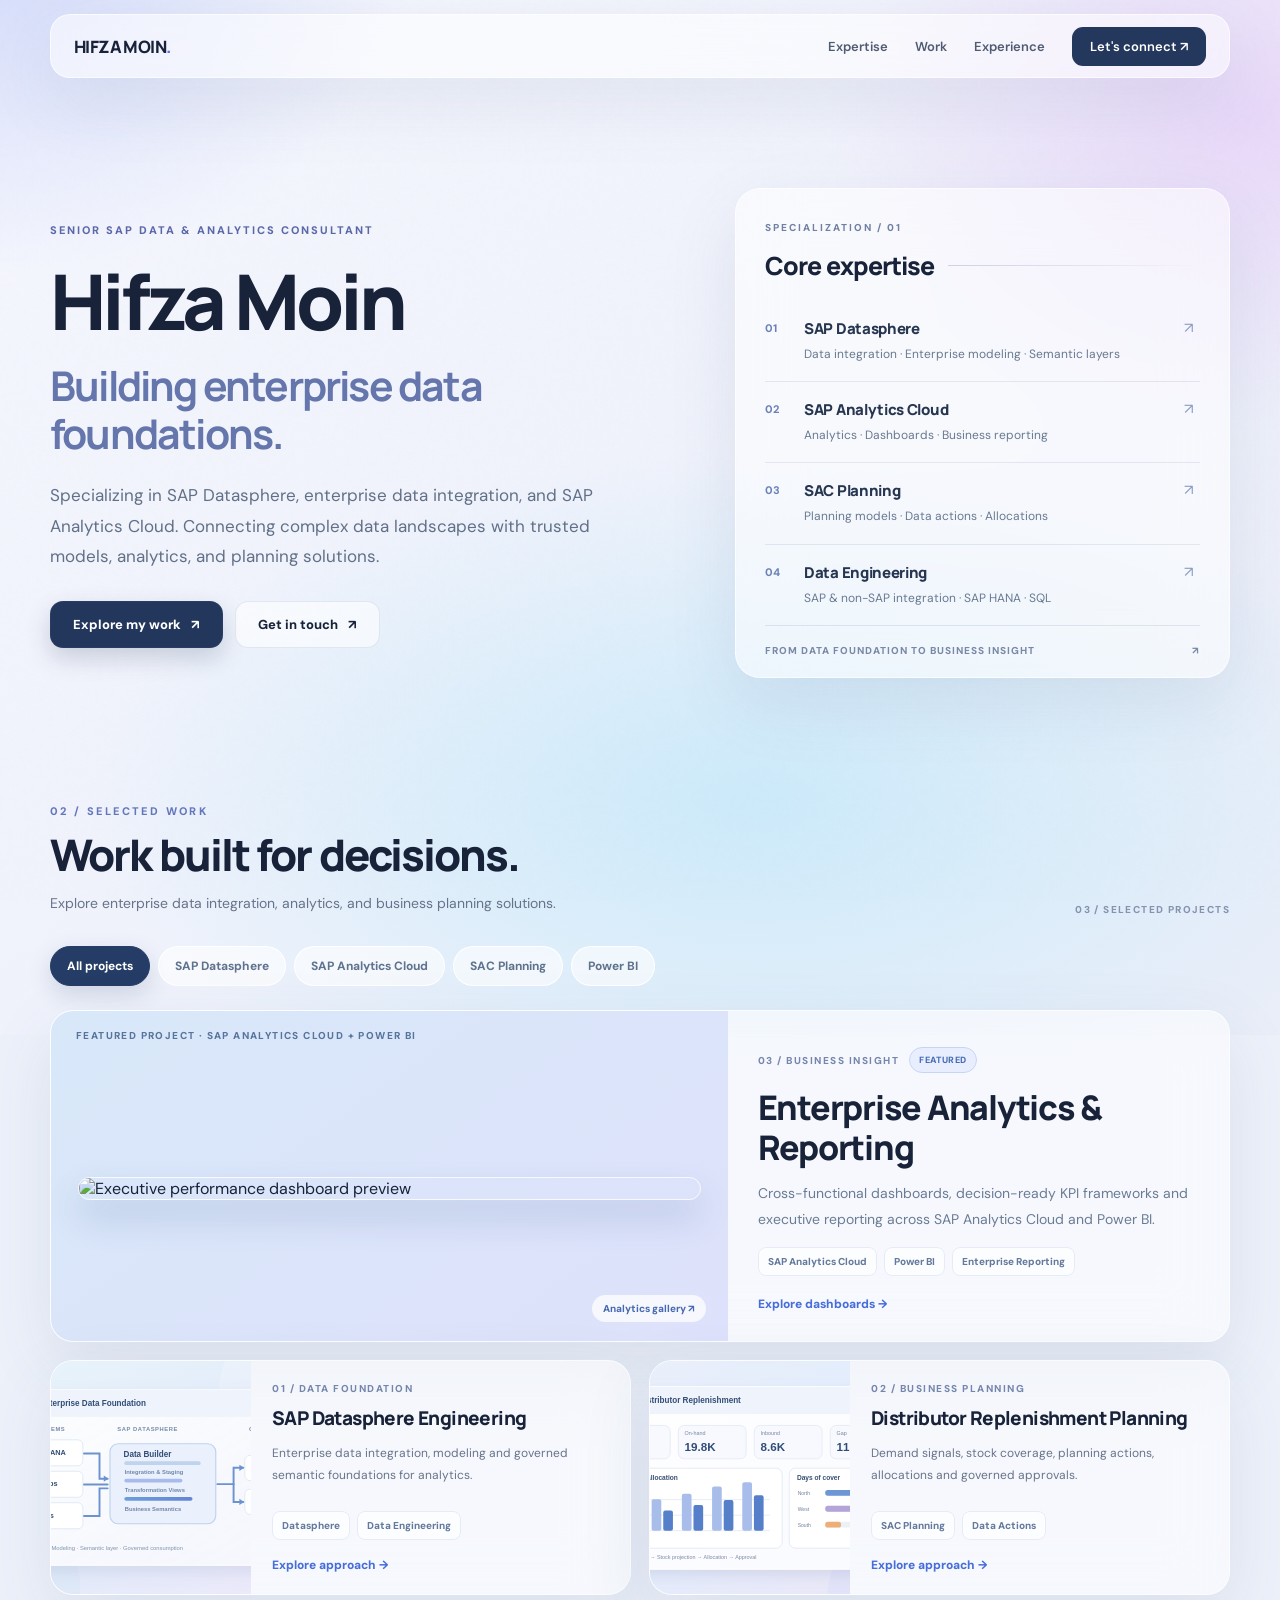
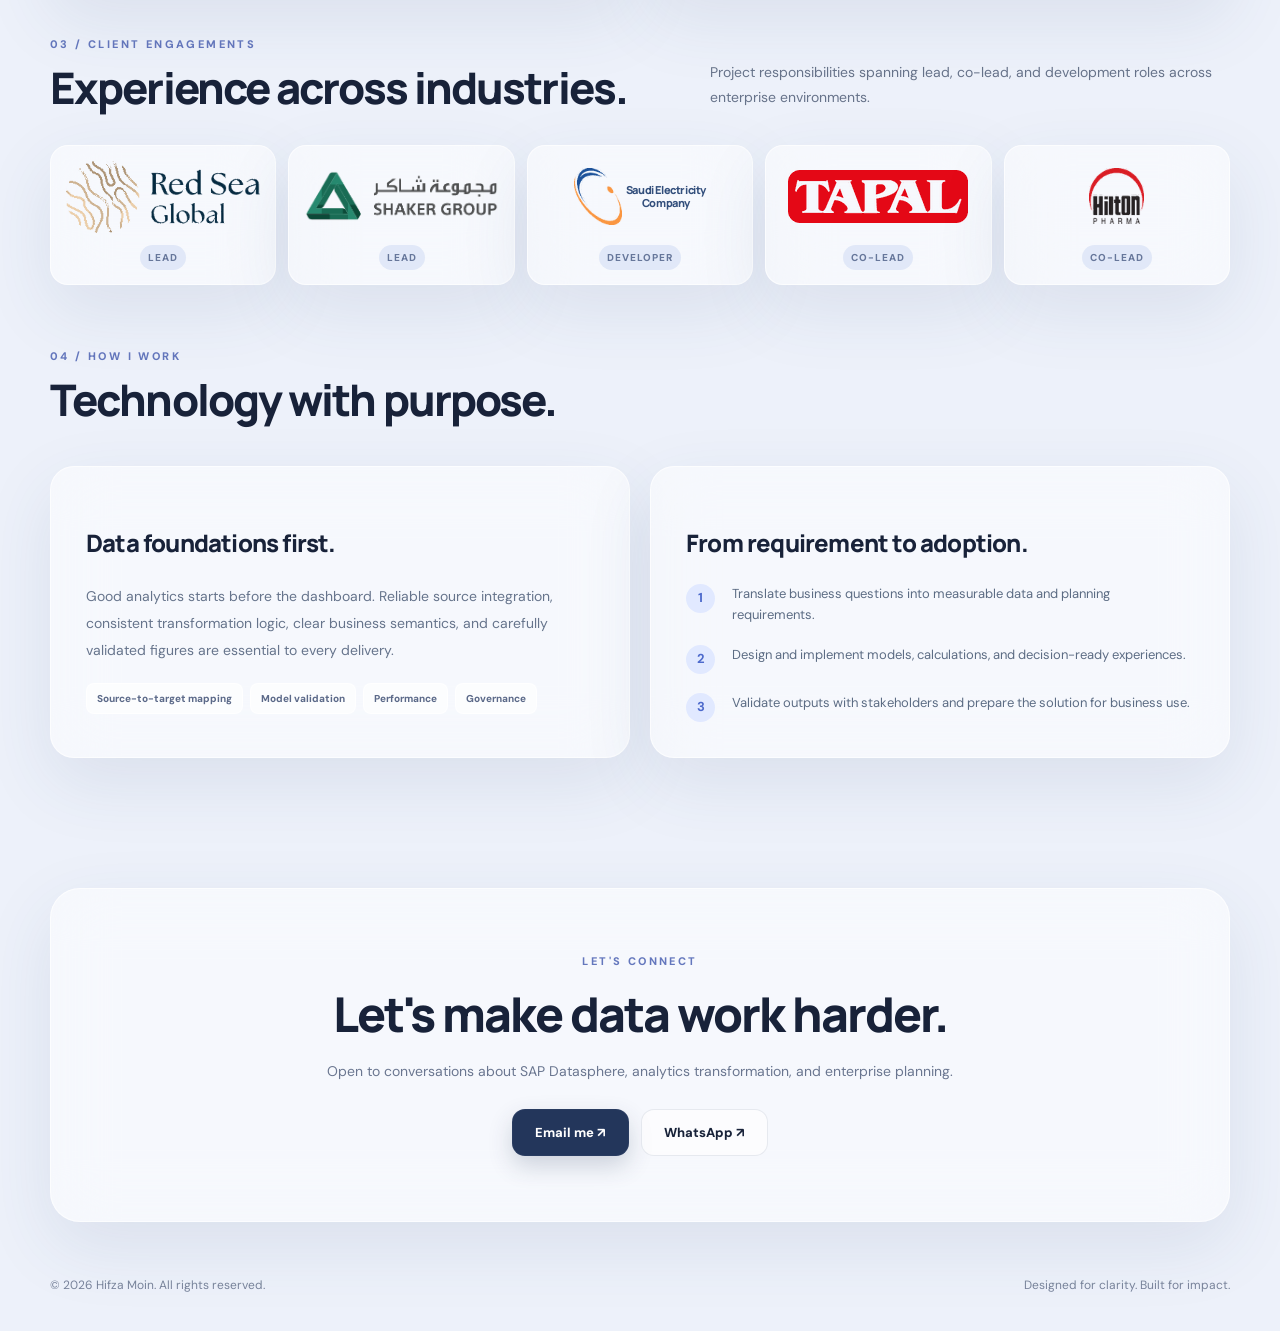
==== index.html @ 9d6640ee "Display new project thumbnails without changing approved layout" ====
<!doctype html><html lang="en"><head><meta charset="utf-8"><meta name="viewport" content="width=device-width,initial-scale=1"><meta name="theme-color" content="#edf1fa"><meta name="description" content="Hifza Moin — SAP Datasphere, SAP Analytics Cloud and SAC Planning consultant. Enterprise data integration, modeling, analytics, and planning."><title>Hifza Moin | SAP Datasphere & Analytics Consultant</title><link rel="stylesheet" href="styles.css"><link rel="stylesheet" href="layout-refinements.css"><link rel="stylesheet" href="portfolio-layout.css"></head><body><nav class="nav glass" aria-label="Main navigation"><a class="brand" href="index.html">HIFZA MOIN<span class="dot">.</span></a><button class="menu-toggle" type="button" aria-expanded="false" aria-controls="site-navigation" aria-label="Toggle navigation">☰</button><div class="navlinks" id="site-navigation"><a href="#expertise">Expertise</a><a href="#projects">Work</a><a href="#clients">Experience</a><a class="nav-cta" href="#contact">Let's connect ↗</a></div></nav><main class="shell"><section class="hero hero-approved" id="home"><div class="hero-copy"><div class="eyebrow">SENIOR SAP DATA & ANALYTICS CONSULTANT</div><h1>Hifza Moin<span class="hero-title-sub">Building enterprise data foundations.</span></h1><p class="lead">Specializing in SAP Datasphere, enterprise data integration, and SAP Analytics Cloud. Connecting complex data landscapes with trusted models, analytics, and planning solutions.</p><div class="hero-buttons"><a class="btn primary" href="#projects">Explore my work <span>↗</span></a><a class="btn secondary" href="mailto:hifzamoinn@hotmail.com">Get in touch <span>↗</span></a></div></div><aside class="expertise-side glass" id="expertise"><div class="panel-meta">SPECIALIZATION / 01</div><h2>Core expertise<span class="panel-rule"></span></h2><div class="expertise-stack"><div class="expertise-row"><span class="expertise-index">01</span><div><h3>SAP Datasphere</h3><p>Data integration · Enterprise modeling · Semantic layers</p></div><span class="expertise-arrow">↗</span></div><div class="expertise-row"><span class="expertise-index">02</span><div><h3>SAP Analytics Cloud</h3><p>Analytics · Dashboards · Business reporting</p></div><span class="expertise-arrow">↗</span></div><div class="expertise-row"><span class="expertise-index">03</span><div><h3>SAC Planning</h3><p>Planning models · Data actions · Allocations</p></div><span class="expertise-arrow">↗</span></div><div class="expertise-row"><span class="expertise-index">04</span><div><h3>Data Engineering</h3><p>SAP & non-SAP integration · SAP HANA · SQL</p></div><span class="expertise-arrow">↗</span></div></div><p class="panel-foot">FROM DATA FOUNDATION TO BUSINESS INSIGHT <span>↗</span></p></aside></section><details class="mobile-expertise glass" id="expertise-mobile"><summary><span><span class="mini-kicker">01 / SPECIALIZATION</span><strong>Core Expertise</strong></span><span aria-hidden="true" class="summary-plus">+</span></summary><div class="mobile-expertise-body"><div class="expertise-row"><span class="expertise-index">01</span><div><h3>SAP Datasphere</h3><p>Data integration · Enterprise modeling · Semantic layers</p></div><span class="expertise-arrow">↗</span></div><div class="expertise-row"><span class="expertise-index">02</span><div><h3>SAP Analytics Cloud</h3><p>Analytics · Dashboards · Business reporting</p></div><span class="expertise-arrow">↗</span></div><div class="expertise-row"><span class="expertise-index">03</span><div><h3>SAC Planning</h3><p>Planning models · Data actions · Allocations</p></div><span class="expertise-arrow">↗</span></div><div class="expertise-row"><span class="expertise-index">04</span><div><h3>Data Engineering</h3><p>SAP & non-SAP integration · SAP HANA · SQL</p></div><span class="expertise-arrow">↗</span></div></div></details><section class="section" id="projects"><div class="section-heading project-head"><div><div class="kicker">02 / SELECTED WORK</div><h2>Work built for decisions.</h2><p class="section-desc">Explore enterprise data integration, analytics, and business planning solutions.</p></div><div class="project-summary">03 / SELECTED PROJECTS</div></div><div aria-label="Filter projects by technology" class="project-filters" role="group"><button aria-pressed="true" class="active" data-filter="all" type="button">All projects</button><button aria-pressed="false" data-filter="datasphere" type="button">SAP Datasphere</button><button aria-pressed="false" data-filter="sac" type="button">SAP Analytics Cloud</button><button aria-pressed="false" data-filter="planning" type="button">SAC Planning</button><button aria-pressed="false" data-filter="powerbi" type="button">Power BI</button></div><div class="project-showcase" id="filteredProjects">
<a class="project-card feature-card glass" data-tags="sac powerbi" href="projects/analytics.html">
<div class="feature-art"><div class="feature-eyebrow">FEATURED PROJECT · SAP ANALYTICS CLOUD + POWER BI</div><img alt="Executive performance dashboard preview" src="https://raw.githubusercontent.com/asherahmedd/asherahmedd.github.io/main/assets/analytics/sac-executive.png"/><div class="feature-overlay">Analytics gallery <span>↗</span></div></div>
<div class="feature-copy"><div class="project-number">03 / BUSINESS INSIGHT <span class="feature-marker">FEATURED</span></div><h3>Enterprise Analytics &amp; Reporting</h3><p>Cross-functional dashboards, decision-ready KPI frameworks and executive reporting across SAP Analytics Cloud and Power BI.</p><div class="project-tags"><span>SAP Analytics Cloud</span><span>Power BI</span><span>Enterprise Reporting</span></div><span class="project-link">Explore dashboards →</span></div>
</a>
<a class="project-card glass compact-project" data-tags="datasphere" href="projects/datasphere.html"><div class="project-art project-thumbnail"><img src="assets/thumbnails/datasphere-architecture.svg" alt="SAP Datasphere source integration and semantic modeling architecture thumbnail" loading="lazy" decoding="async" width="960" height="600"></div><div class="project-content"><span class="project-number">01 / DATA FOUNDATION</span><h3>SAP Datasphere Engineering</h3><p>Enterprise data integration, modeling and governed semantic foundations for analytics.</p><div class="project-tags"><span>Datasphere</span><span>Data Engineering</span></div><span class="project-link">Explore approach →</span></div></a>
<a class="project-card glass compact-project" data-tags="planning" href="projects/planning.html"><div class="project-art project-thumbnail"><img src="assets/thumbnails/distributor-replenishment.svg" alt="Distributor replenishment planning dashboard thumbnail" loading="lazy" decoding="async" width="960" height="600"></div><div class="project-content"><span class="project-number">02 / BUSINESS PLANNING</span><h3>Distributor Replenishment Planning</h3><p>Demand signals, stock coverage, planning actions, allocations and governed approvals.</p><div class="project-tags"><span>SAC Planning</span><span>Data Actions</span></div><span class="project-link">Explore approach →</span></div></a>
</div><p class="filter-empty" hidden="" id="filterEmpty">No projects in this category yet.</p></section><section class="section client-section" id="clients"><div class="section-heading"><div><div class="kicker">03 / CLIENT ENGAGEMENTS</div><h2>Experience across industries.</h2></div><p class="section-desc">Project responsibilities spanning lead, co-lead, and development roles across enterprise environments.</p></div><div class="clients"><div class="client-card client-logo-card glass client-redsea"><div class="client-logo-wrap"><img class="client-logo" src="assets/logos/red-sea-global-v2.png" alt="Red Sea Global logo" loading="lazy" decoding="async"></div><small>Lead</small></div><div class="client-card client-logo-card glass client-shaker"><div class="client-logo-wrap"><img class="client-logo" src="assets/logos/shaker-group-v2.png" alt="Shaker Group logo" loading="lazy" decoding="async"></div><small>Lead</small></div><div class="client-card client-logo-card glass client-electricity"><div class="client-logo-wrap"><img class="client-logo" src="assets/logos/saudi-electricity.png" alt="Saudi Electricity symbol" loading="lazy" decoding="async"><span class="electricity-name">Saudi Electricity<br>Company</span></div><small>Developer</small></div><div class="client-card client-logo-card glass client-tapal"><div class="client-logo-wrap"><img class="client-logo" src="assets/logos/tapal.png" alt="Tapal logo" loading="lazy" decoding="async"></div><small>Co-Lead</small></div><div class="client-card client-logo-card glass client-hilton"><div class="client-logo-wrap"><img class="client-logo" src="assets/logos/hilton-pharma.png" alt="Hilton Pharma logo" loading="lazy" decoding="async"></div><small>Co-Lead</small></div></div></section><section class="section" id="approach"><div class="section-heading"><div><div class="kicker">04 / HOW I WORK</div><h2>Technology with purpose.</h2></div></div><div class="approach"><div class="approach-card glass"><h3>Data foundations first.</h3><p>Good analytics starts before the dashboard. Reliable source integration, consistent transformation logic, clear business semantics, and carefully validated figures are essential to every delivery.</p><div class="tags"><span>Source-to-target mapping</span><span>Model validation</span><span>Performance</span><span>Governance</span></div></div><div class="approach-card glass"><h3>From requirement to adoption.</h3><div class="steps"><div class="step"><b>1</b><span>Translate business questions into measurable data and planning requirements.</span></div><div class="step"><b>2</b><span>Design and implement models, calculations, and decision-ready experiences.</span></div><div class="step"><b>3</b><span>Validate outputs with stakeholders and prepare the solution for business use.</span></div></div></div></div></section><section class="contact glass" id="contact"><div class="kicker">LET'S CONNECT</div><h2>Let's make data work harder.</h2><p>Open to conversations about SAP Datasphere, analytics transformation, and enterprise planning.</p><div class="contact-buttons"><a class="btn primary" href="mailto:hifzamoinn@hotmail.com">Email me ↗</a><a class="btn secondary" href="https://wa.me/966564663085" target="_blank" rel="noopener noreferrer">WhatsApp ↗</a></div></section></main><footer class="footer shell"><span>© <span id="year"></span> Hifza Moin. All rights reserved.</span><span>Designed for clarity. Built for impact.</span></footer><script>document.getElementById('year').textContent=new Date().getFullYear()</script><script>const toggle=document.querySelector('.menu-toggle'),links=document.querySelector('.navlinks');toggle.addEventListener('click',()=>{const open=links.classList.toggle('is-open');toggle.setAttribute('aria-expanded',String(open));toggle.textContent=open?'×':'☰'});links.querySelectorAll('a').forEach(a=>a.addEventListener('click',()=>{links.classList.remove('is-open');toggle.setAttribute('aria-expanded','false');toggle.textContent='☰'}));const projectFilters=[...document.querySelectorAll('[data-filter]')];const projectCards=[...document.querySelectorAll('[data-tags]')];projectFilters.forEach(button=>button.addEventListener('click',()=>{const tag=button.dataset.filter;projectFilters.forEach(b=>{const active=b===button;b.classList.toggle('active',active);b.setAttribute('aria-pressed',String(active));});let count=0;projectCards.forEach(card=>{const visible=tag==='all'||card.dataset.tags.split(' ').includes(tag);card.hidden=!visible;if(visible)count++;});document.getElementById('filterEmpty').hidden=count>0;}));</script></body></html>
---- styles.css ----
@import url('https://fonts.googleapis.com/css2?family=DM+Sans:wght@400;500;600;700&family=Manrope:wght@400;500;600;700;800&display=swap');
:root{--ink:#182239;--muted:#67738a;--blue:#426de7;--violet:#8168cc;--line:rgba(255,255,255,.65);--glass:rgba(255,255,255,.52);--shadow:0 24px 70px rgba(53,75,120,.10)}*{box-sizing:border-box}html{scroll-behavior:smooth}body{margin:0;min-height:100vh;font-family:'DM Sans',Arial,sans-serif;color:var(--ink);background:#edf1fa;overflow-x:hidden}body:before{content:"";position:fixed;inset:-15%;background:radial-gradient(ellipse 33% 35% at 10% 7%,#d2dafa 0,transparent 80%),radial-gradient(ellipse 31% 31% at 87% 22%,#e8d8f9 0,transparent 83%),radial-gradient(ellipse 45% 33% at 57% 80%,#cceafa 0,transparent 90%),linear-gradient(140deg,#f7f8ff,#e9edf8);z-index:-2}body:after{content:"";position:fixed;inset:0;z-index:-1;pointer-events:none;opacity:.2;background-image:url("data:image/svg+xml,%3Csvg viewBox='0 0 160 160' xmlns='http://www.w3.org/2000/svg'%3E%3Cfilter id='n'%3E%3CfeTurbulence type='fractalNoise' baseFrequency='.7' numOctaves='3' stitchTiles='stitch'/%3E%3C/filter%3E%3Crect width='100%25' height='100%25' opacity='.09' filter='url(%23n)'/%3E%3C/svg%3E")}a{color:inherit;text-decoration:none}button{font:inherit}a:focus-visible,button:focus-visible{outline:3px solid #3d65dd;outline-offset:4px}.shell{width:min(1180px,calc(100% - 72px));margin:0 auto}.glass{background:var(--glass);border:1px solid var(--line);box-shadow:var(--shadow);backdrop-filter:blur(30px);-webkit-backdrop-filter:blur(30px)}.nav{position:sticky;top:14px;z-index:50;margin:14px auto 0;width:min(1180px,calc(100% - 72px));height:64px;border-radius:20px;display:flex;align-items:center;justify-content:space-between;padding:0 23px}.brand{font-family:Manrope,sans-serif;font-size:17px;font-weight:800;letter-spacing:-.6px}.brand .dot{color:#5574e6}.navlinks{display:flex;align-items:center;gap:27px;font-size:13px;color:#4e5b73;font-weight:600}.navlinks a:hover{color:var(--blue)}.nav-cta{padding:11px 18px;background:#24375c;color:#fff;border-radius:11px}.navlinks a.nav-cta:hover{color:white;background:#405a89}.hero{padding:110px 0 96px;display:grid;grid-template-columns:1.06fr .94fr;align-items:center;gap:45px}.eyebrow{display:inline-flex;align-items:center;gap:9px;font-size:11px;letter-spacing:2px;text-transform:uppercase;font-weight:800;color:#5b68a8}.status-dot{display:inline-block;width:8px;height:8px;border-radius:99px;background:#6b8fe9;box-shadow:0 0 0 4px #dce5ff}.hero h1{font:800 clamp(48px,5vw,75px)/1.09 Manrope,sans-serif;letter-spacing:-4px;margin:22px 0}.hero h1 .gradient{background:linear-gradient(100deg,#426de7,#8d68c5);background-clip:text;-webkit-background-clip:text;color:transparent}.lead{color:#617087;font-size:17px;line-height:1.8;max-width:550px}.hero-buttons{display:flex;flex-wrap:wrap;gap:12px;margin-top:29px}.btn{display:inline-flex;align-items:center;justify-content:center;gap:10px;border-radius:13px;padding:14px 22px;font-size:13px;font-weight:800;border:1px solid rgba(87,102,143,.13);transition:transform .2s,background .2s}.btn:hover{transform:translateY(-3px)}.btn.primary{background:#23365b;color:white;box-shadow:0 10px 24px rgba(37,54,92,.2)}.btn.secondary{background:rgba(255,255,255,.58)}.hero-notes{margin-top:36px;display:flex;gap:23px;flex-wrap:wrap;color:#657187;font-size:12px;font-weight:700}.hero-notes span{display:flex;align-items:center;gap:9px}.hero-notes b{color:#4d70d5}.hero-visual{position:relative;min-height:445px;display:grid;place-items:center}.halo{position:absolute;width:420px;height:420px;background:radial-gradient(circle,#b6cafd 0,#d4d5f8 38%,transparent 73%);filter:blur(16px);opacity:.7}.visual-main{position:relative;width:100%;max-width:485px;padding:27px;border-radius:27px;transform:rotate(-3deg);animation:float 8s ease-in-out infinite}.visual-main .top{display:flex;justify-content:space-between;align-items:center;font-size:11px;color:#6b7590;font-weight:800;letter-spacing:.5px}.dots{display:flex;gap:6px}.dots i{width:7px;height:7px;border-radius:50%;background:#b3c6eb}.dots i:nth-child(2){background:#cfbfe8}.dots i:nth-child(3){background:#c0e1dc}.visual-head{font:800 23px Manrope;margin:29px 0 7px;letter-spacing:-1px}.visual-sub{font-size:12px;color:#79849a}.diagram{margin:28px 0 13px;display:grid;grid-template-columns:1fr auto 1fr auto 1fr;align-items:center;gap:7px}.node{background:rgba(255,255,255,.6);border:1px solid #fff;border-radius:13px;text-align:center;padding:17px 4px;font-size:12px;font-weight:800}.node span{display:block;font-size:9px;color:#78849c;font-weight:600;margin-top:5px}.arrow{color:#718bd8;font-size:18px}.chart{margin-top:20px;padding:16px 19px;background:rgba(255,255,255,.57);border:1px solid #fff;border-radius:15px}.chart-label{display:flex;justify-content:space-between;font-size:11px;color:#6c7890;font-weight:700}.bars{display:flex;align-items:end;gap:9px;height:88px;margin-top:15px;border-bottom:1px solid #dfe4f1}.bars i{display:block;flex:1;background:linear-gradient(180deg,#7995ed,#c3cffa);border-radius:7px 7px 0 0;height:var(--h)}.bars i:nth-child(2n){background:linear-gradient(180deg,#a18edb,#d7c9ed)}.float-tag{position:absolute;right:-23px;top:21px;padding:15px 20px;border-radius:15px;font-size:12px;font-weight:800;transform:rotate(5deg);background:rgba(255,255,255,.74)}.float-tag small{display:block;font-size:10px;color:#77839a;margin-top:4px}.section{padding:60px 0}.section-heading{display:flex;align-items:end;justify-content:space-between;gap:22px;margin-bottom:30px}.kicker{font-size:11px;color:#6477bd;letter-spacing:2.4px;text-transform:uppercase;font-weight:800}.section h2{font:800 clamp(30px,3.4vw,45px)/1.18 Manrope;letter-spacing:-1.9px;margin:11px 0}.section .section-desc{max-width:520px;font-size:14px;line-height:1.8;color:var(--muted)}.expertise{display:grid;grid-template-columns:1.25fr 1fr 1fr;gap:17px}.skill-card{padding:29px;border-radius:23px;min-height:274px;transition:transform .25s}.skill-card:hover,.project-card:hover{transform:translateY(-5px)}.skill-card.highlight{background:linear-gradient(140deg,rgba(227,235,255,.85),rgba(255,255,255,.4))}.skill-icon{display:grid;place-items:center;width:44px;height:44px;border-radius:13px;background:rgba(104,131,211,.13);color:#4c70d2;font-size:20px}.skill-card h3{font:800 19px Manrope;margin:23px 0 11px;letter-spacing:-.6px}.skill-card p{font-size:13px;line-height:1.8;color:#69768d;margin:0}.tags{display:flex;flex-wrap:wrap;gap:7px;margin-top:20px}.tags span{padding:8px 10px;border-radius:8px;background:rgba(255,255,255,.6);border:1px solid rgba(255,255,255,.8);font-size:10px;color:#5c6a89;font-weight:800}.projects{display:grid;grid-template-columns:repeat(3,1fr);gap:17px}.project-card{border-radius:23px;overflow:hidden;transition:transform .25s;display:flex;flex-direction:column}.project-art{height:205px;position:relative;display:flex;align-items:center;justify-content:center;overflow:hidden;background:linear-gradient(145deg,#cad8fc,#ebe2ff)}.project-art.planning{background:linear-gradient(135deg,#e4ddf8,#c9ddfb)}.project-art.analytics{background:linear-gradient(145deg,#c6e7eb,#d7dafa)}.project-art .inner{width:75%;height:135px;border-radius:14px;background:rgba(255,255,255,.55);border:1px solid #fff;box-shadow:0 20px 30px rgba(66,86,140,.12);transform:rotate(-7deg);padding:15px;display:flex;flex-direction:column;justify-content:space-between}.project-art.planning .inner{transform:rotate(6deg)}.project-art.analytics .inner{transform:rotate(-3deg)}.mini-lines{display:flex;gap:6px}.mini-lines span{height:8px;width:36px;background:#acbce7;border-radius:8px}.mini-lines span:nth-child(2){width:18px;background:#c7b2e4}.mini-grid{display:flex;align-items:end;gap:8px;height:65px}.mini-grid i{display:block;flex:1;height:var(--h);border-radius:5px 5px 0 0;background:#96a9e6}.mini-grid i:nth-child(2n){background:#b8a9de}.project-content{padding:24px;flex:1;display:flex;flex-direction:column}.project-number{font-size:10px;letter-spacing:1.5px;color:#7586ad;font-weight:800}.project-content h3{font:800 19px/1.35 Manrope;letter-spacing:-.6px;margin:11px 0}.project-content p{font-size:13px;line-height:1.8;color:var(--muted);margin:0 0 22px}.project-link{margin-top:auto;color:#466dda;font-size:12px;font-weight:800}.clients{display:grid;grid-template-columns:repeat(5,1fr);gap:13px}.client-card{padding:22px 14px;border-radius:18px;text-align:center;min-height:128px;display:flex;flex-direction:column;justify-content:center}.client-card strong{font:800 14px/1.4 Manrope}.client-card small{display:block;color:#67779b;margin-top:12px;font-size:10px;letter-spacing:1px;text-transform:uppercase;font-weight:800}.approach{display:grid;grid-template-columns:1fr 1fr;gap:20px}.approach-card{border-radius:24px;padding:35px}.approach-card h3{font:800 24px Manrope;letter-spacing:-.8px}.approach-card p{font-size:14px;color:#66748c;line-height:1.9}.steps{display:grid;gap:19px;margin-top:25px}.step{display:flex;gap:17px;font-size:13px;color:#5c6c84;line-height:1.6}.step b{display:grid;place-items:center;flex:none;width:29px;height:29px;border-radius:50%;background:#e1e9ff;color:#4d6acc}.contact{border-radius:30px;text-align:center;padding:65px 25px;margin:70px auto 55px}.contact h2{font:800 clamp(30px,4vw,48px) Manrope;letter-spacing:-2px;margin:13px 0}.contact p{color:#6a7690;font-size:14px;line-height:1.7}.contact-buttons{display:flex;justify-content:center;gap:12px;flex-wrap:wrap;margin-top:25px}.footer{padding:0 0 38px;display:flex;justify-content:space-between;color:#79849b;font-size:12px}.article-wrap{max-width:850px;margin:85px auto 120px}.article-back{font-size:13px;color:#4b6ed2;font-weight:800}.article-wrap h1{font:800 clamp(40px,5vw,58px)/1.13 Manrope;letter-spacing:-2.6px;margin:22px 0}.article-lead{font-size:17px;color:#69768d;line-height:1.85}.article-panel{padding:40px;border-radius:25px;margin:28px 0}.article-panel h2{font:800 24px Manrope;letter-spacing:-.8px}.article-panel p,.article-panel li{font-size:14px;color:#5d6c83;line-height:1.9}.article-panel li{margin:10px 0}.flowline{display:flex;gap:8px;flex-wrap:wrap;margin-top:23px;align-items:center}.flowline span{padding:14px 15px;border-radius:12px;background:rgba(255,255,255,.7);font-size:12px;font-weight:800}.flowline b{color:#587bd4}.disclaimer{font-size:11px;color:#8490a5;margin-top:20px}.mobile-menu{display:none}@keyframes float{50%{transform:translateY(-12px) rotate(-2deg)}}@media(max-width:940px){.hero{grid-template-columns:1fr;gap:0;padding:75px 0 45px}.hero-visual{margin-top:20px}.expertise{grid-template-columns:1fr 1fr}.expertise .skill-card:first-child{grid-column:span 2}.projects{grid-template-columns:1fr 1fr}.clients{grid-template-columns:repeat(3,1fr)}.hero h1{max-width:680px}}@media(max-width:620px){.shell,.nav{width:calc(100% - 32px)}.nav{height:60px;top:9px;padding:0 16px}.navlinks>a:not(.nav-cta){display:none}.nav-cta{padding:9px 12px;font-size:12px}.brand{font-size:14px}.hero{padding:62px 0 35px}.hero h1{font-size:43px;letter-spacing:-2.5px}.lead{font-size:15px}.hero-visual{min-height:360px}.halo{width:300px;height:300px}.visual-main{padding:19px;max-width:350px}.visual-head{font-size:19px}.float-tag{right:-5px;top:12px;padding:11px;font-size:10px}.diagram .node{font-size:9px;padding:12px 3px}.diagram .node span{font-size:7px}.hero-notes{gap:13px}.section{padding:36px 0}.section-heading{display:block}.section h2{font-size:32px}.expertise,.projects,.approach{grid-template-columns:1fr}.expertise .skill-card:first-child{grid-column:auto}.skill-card{min-height:0}.clients{grid-template-columns:repeat(2,1fr)}.client-card{min-height:105px}.contact{margin:45px auto 30px;padding:42px 16px}.footer{gap:15px;flex-direction:column}.article-wrap{margin:55px auto 70px}.article-panel{padding:24px}.article-wrap h1{font-size:37px}.flowline{gap:5px}.flowline span{font-size:10px;padding:10px}.hero-buttons .btn{padding:12px 15px}}@media(prefers-reduced-motion:reduce){*,*:before,*:after{animation:none!important;scroll-behavior:auto!important;transition:none!important}}
---- layout-refinements.css ----
/* Layout refinements for the approved light Apple-inspired glass theme.
   Colors, typography, backgrounds and materials inherit from styles.css. */
html{scroll-padding-top:105px}
.hero-approved{display:grid;grid-template-columns:minmax(0,1.12fr) minmax(335px,.88fr);gap:55px;align-items:center;padding:110px 0 86px;min-height:640px}
.hero-approved .hero-title-sub{display:block;font-size:clamp(26px,3.2vw,43px);line-height:1.19;letter-spacing:-1.8px;color:#6576ac;font-weight:700;margin-top:20px}
.hero-approved h1{font-size:clamp(54px,6vw,87px);line-height:1.04;letter-spacing:-4px}
.hero-approved .lead{max-width:605px}
.expertise-side{padding:32px 29px 20px;border-radius:25px;position:relative;background:rgba(255,255,255,.54)}
.panel-meta,.mini-kicker{font-size:10px;letter-spacing:2px;text-transform:uppercase;font-weight:800;color:#7180a1}
.expertise-side h2{font:800 25px Manrope,sans-serif;letter-spacing:-.9px;margin:14px 0 18px;display:flex;align-items:center;gap:14px}
.panel-rule{height:1px;flex:1;background:linear-gradient(90deg,rgba(103,124,163,.3),transparent)}
.expertise-row{display:grid;grid-template-columns:26px 1fr 16px;gap:13px;padding:17px 0;border-top:1px solid rgba(102,123,159,.15);align-items:start}
.expertise-row:first-child{border-top:0}
.expertise-index{font-size:11px;font-weight:800;color:#6c82b7;padding-top:3px}
.expertise-row h3{font:800 15px Manrope,sans-serif;letter-spacing:-.3px;margin:0 0 6px;color:#263550}
.expertise-row p{color:#687990;font-size:12px;line-height:1.6;margin:0}
.expertise-arrow{color:#8a9cc0;font-size:15px}
.panel-foot{border-top:1px solid rgba(102,123,159,.17);padding-top:18px;margin:0;display:flex;justify-content:space-between;gap:6px;color:#7988a5;letter-spacing:1px;font-weight:800;font-size:10px}
.mobile-expertise{display:none}
.work-experience-grid{display:grid;grid-template-columns:minmax(0,1.95fr) minmax(268px,.75fr);gap:31px;align-items:start}
.work-experience-grid>.section{min-width:0}
.work-experience-grid .section-heading{display:block}
.work-experience-grid .section-desc{max-width:630px}
.work-experience-grid .projects{grid-template-columns:repeat(3,minmax(0,1fr));gap:14px}
.work-experience-grid .project-card{min-width:0}
.work-experience-grid .project-art{height:145px}
.work-experience-grid .project-content{padding:17px}
.work-experience-grid .project-content h3{font-size:16px}
.work-experience-grid .project-content p{font-size:12px}
.work-experience-grid .clients{display:flex;flex-direction:column;gap:10px}
.work-experience-grid .client-card{width:100%;min-height:69px;flex-direction:row;align-items:center;justify-content:space-between;text-align:left;padding:15px 13px;gap:8px}
.work-experience-grid .client-card strong{font-size:12px}
.work-experience-grid .client-card small{margin:0;font-size:10px;white-space:nowrap;padding:6px 9px;background:rgba(214,224,247,.6);border-radius:99px}
.menu-toggle{display:none}
@media(max-width:1050px){.hero-approved{grid-template-columns:minmax(0,1fr) minmax(290px,.8fr);gap:28px}.work-experience-grid{grid-template-columns:1fr}.work-experience-grid .clients{display:grid;grid-template-columns:repeat(2,minmax(0,1fr))}}
@media(max-width:700px){.shell{width:calc(100% - 34px)}.nav{width:calc(100% - 30px);border-radius:20px;top:10px;margin-top:10px}.menu-toggle{display:block;border:0;background:transparent;font-size:25px;color:#253653;cursor:pointer;padding:6px 9px}.navlinks{display:none;position:absolute;top:68px;left:0;right:0;padding:9px;gap:0;flex-direction:column;align-items:stretch;background:rgba(249,250,255,.96);border:1px solid #fff;box-shadow:0 22px 45px rgba(53,75,120,.15);border-radius:18px;backdrop-filter:blur(25px)}.navlinks.is-open{display:flex}.navlinks>a:not(.nav-cta){display:block;padding:13px 15px}.navlinks .nav-cta{text-align:center;margin:6px 3px}.hero-approved{display:block;min-height:0;padding:89px 0 26px}.hero-approved h1{font-size:clamp(44px,12vw,68px);letter-spacing:-3px;margin:22px 0}.hero-approved .hero-title-sub{font-size:clamp(26px,7vw,37px);margin-top:15px;letter-spacing:-1.4px}.hero-approved .lead{font-size:15px;line-height:1.8}.hero-buttons{gap:10px}.hero-buttons .btn{flex:1;padding:13px 15px}.expertise-side{display:none}.mobile-expertise{display:block;margin:9px 0 36px;border-radius:22px;overflow:hidden;background:rgba(255,255,255,.58)}.mobile-expertise summary{list-style:none;display:flex;justify-content:space-between;align-items:center;padding:19px 20px;cursor:pointer}.mobile-expertise summary::-webkit-details-marker{display:none}.mobile-expertise summary strong{display:block;font-size:18px;color:#24344e;margin-top:5px}.summary-plus{color:#5d70a0;font-size:26px;transition:transform .22s}.mobile-expertise[open] .summary-plus{transform:rotate(45deg)}.mobile-expertise-body{padding:0 20px 9px}.mobile-expertise .expertise-row{grid-template-columns:24px 1fr 16px;padding:15px 0}.mobile-expertise .expertise-row h3{font-size:14px}.work-experience-grid .projects{grid-template-columns:1fr}.work-experience-grid .project-art{height:190px}.work-experience-grid .clients{grid-template-columns:1fr}}
@media(prefers-reduced-motion:reduce){*,*:before,*:after{animation:none!important;transition:none!important;scroll-behavior:auto!important}}

/* Client logos — preserve approved glass theme, layout and role labels */
.work-experience-grid .client-card.client-logo-card{display:flex;flex-direction:row;justify-content:space-between;align-items:center;text-align:left;gap:12px;min-height:78px;padding:13px 15px}
.client-logo-wrap{display:flex;align-items:center;justify-content:flex-start;min-width:0;min-height:52px;flex:1}
.client-logo{display:block;object-fit:contain;object-position:left center;max-width:100%;height:auto;max-height:55px;width:auto;image-rendering:auto}
.client-redsea .client-logo{max-height:46px}
.client-shaker .client-logo{max-height:62px}
.client-electricity .client-logo{max-height:64px}
.client-tapal .client-logo{max-height:46px}
.client-hilton .client-logo{max-height:60px}
.work-experience-grid .client-logo-card small{display:inline-flex;align-items:center;flex-shrink:0;white-space:nowrap;margin:0;padding:7px 9px;letter-spacing:.4px}
@media(max-width:760px){.work-experience-grid .client-card.client-logo-card{min-height:80px;padding:14px 16px}.client-logo{max-height:60px}}

/* Company logo corrections, keeping the approved portfolio unchanged */
.work-experience-grid .client-card.client-logo-card{min-height:94px}
.client-redsea .client-logo-wrap{min-height:70px}
.client-redsea .client-logo{max-height:85px;max-width:195px;width:100%;object-fit:contain}
.client-shaker .client-logo{max-height:74px;max-width:192px;width:100%;object-fit:contain}
.client-electricity .client-logo-wrap{gap:9px;min-width:0}
.client-electricity .client-logo{width:48px;height:57px;max-height:57px;object-fit:contain;flex-shrink:0}
.client-electricity .electricity-name{font-family:Manrope,'DM Sans',sans-serif;font-size:12px;font-weight:800;line-height:1.26;letter-spacing:-.4px;color:#293d62;min-width:0}
@media(max-width:760px){
.client-redsea .client-logo{max-width:195px;max-height:82px}
.client-shaker .client-logo{max-width:196px;max-height:74px}
.client-electricity .electricity-name{font-size:13px}
}
---- portfolio-layout.css ----
/* Approved featured work layout: keeps existing light glass design and other sections intact */
#projects,#clients{width:100%}
#projects{padding-top:40px;padding-bottom:30px}
#clients{padding-top:12px;padding-bottom:30px}
.project-head{align-items:end}.project-head .section-desc{margin:10px 0 0;max-width:550px}.project-summary{font-size:10px;letter-spacing:1.4px;font-weight:800;color:#8593af}
.project-filters{display:flex;gap:8px;flex-wrap:wrap;margin:0 0 24px}.project-filters button{border:1px solid rgba(255,255,255,.95);background:rgba(255,255,255,.58);border-radius:99px;padding:11px 16px;font:750 12px 'DM Sans',sans-serif;color:#60738e;cursor:pointer;transition:background .18s,transform .18s}.project-filters button:hover{background:#fff;transform:translateY(-1px)}.project-filters button.active{background:#253d66;border-color:#253d66;color:#fff;box-shadow:0 8px 23px rgba(33,63,108,.17)}
.project-showcase{display:grid;grid-template-columns:repeat(2,minmax(0,1fr));gap:18px;align-items:stretch}.project-showcase>.feature-card{grid-column:1/-1;display:grid;grid-template-columns:1.35fr 1fr;min-height:330px}.project-showcase [hidden]{display:none!important}
.feature-art{position:relative;min-width:0;min-height:330px;overflow:hidden;background:linear-gradient(145deg,#d8e8f9,#dee1fb);display:flex;align-items:center;justify-content:center;padding:41px 27px 16px}.feature-art img{display:block;width:100%;max-width:690px;height:auto;max-height:240px;object-fit:contain;border-radius:13px;border:1px solid rgba(255,255,255,.8);box-shadow:0 18px 34px rgba(44,82,136,.18)}.feature-eyebrow{position:absolute;top:18px;left:25px;right:15px;z-index:2;color:#57749b;font-size:10px;letter-spacing:1.4px;font-weight:800}.feature-overlay{position:absolute;right:22px;bottom:19px;padding:7px 11px;border-radius:99px;background:rgba(255,255,255,.75);font-size:10px;font-weight:800;color:#4769b0}
.feature-copy{padding:36px 30px 29px;display:flex;flex-direction:column;gap:12px;min-width:0}.feature-copy .project-number{display:flex;align-items:center;gap:10px}.feature-marker{font-size:9px;letter-spacing:.6px;background:#e8eefd;border:1px solid #c7d5f4;color:#456db4;padding:6px 9px;border-radius:99px}.feature-copy h3{font:800 clamp(26px,2.65vw,35px)/1.18 Manrope;letter-spacing:-1.25px;margin:2px 0}.feature-copy p{font-size:14px;color:#6a7c95;line-height:1.8;margin:0}.project-tags{display:flex;flex-wrap:wrap;gap:7px;margin-top:3px}.project-tags span{padding:7px 9px;border:1px solid #e6ebf7;border-radius:8px;background:rgba(255,255,255,.62);font-size:10px;color:#63799d;font-weight:800}.feature-copy .project-link{margin-top:auto}
.compact-project{display:grid;grid-template-columns:200px 1fr;min-height:235px}.compact-project .project-art{height:100%;min-height:220px}.compact-project .project-art .inner{height:110px}.compact-project .project-content{padding:21px}.compact-project h3{font:800 19px Manrope;line-height:1.35}.compact-project p{font-size:12px}.filter-empty{color:#7889a1;font-size:13px;padding:20px}
#clients .section-heading{margin-bottom:20px}#clients .clients{display:grid;grid-template-columns:repeat(5,minmax(0,1fr));gap:12px}
#clients .client-logo-card{padding:14px 15px;display:flex;align-items:center;justify-content:space-between;gap:12px;min-height:111px}
#clients .client-logo-wrap{height:70px;min-width:0;flex:1;display:flex;align-items:center;justify-content:center}
#clients .client-logo-wrap img{display:block;object-fit:contain;max-width:100%;max-height:65px}
#clients .client-logo-card small{font-size:10px;white-space:nowrap;margin:0;padding:6px 8px;border-radius:100px;background:rgba(216,226,246,.7)}
#clients .electricity-name{font-size:11px;color:#334f7c;font-weight:800;line-height:1.2}
#clients .client-electricity .client-logo-wrap{gap:4px}#clients .client-electricity img{max-width:48px}
#clients .client-redsea img{max-height:76px;max-width:100%;width:100%}#clients .client-shaker img{max-height:66px;max-width:100%;width:100%}#clients .client-tapal img{max-height:55px}#clients .client-hilton img{max-height:56px}
#approach{padding-top:34px}
@media(max-width:1100px){#clients .clients{grid-template-columns:repeat(3,minmax(0,1fr))}.compact-project{grid-template-columns:150px 1fr}}
@media(max-width:760px){.project-summary{display:none}.project-filters{flex-wrap:nowrap;overflow-x:auto;scrollbar-width:none;padding-bottom:7px}.project-filters button{white-space:nowrap;font-size:11px;padding:10px 13px}.project-showcase{grid-template-columns:1fr;gap:13px}.project-showcase>.feature-card{grid-column:1;display:block;min-height:0}.feature-art{min-height:200px;padding:38px 20px 15px}.feature-art img{max-height:210px}.feature-copy{padding:23px}.feature-copy h3{font-size:26px}.feature-copy p{font-size:13px}.feature-copy .project-link{margin-top:9px}.compact-project{display:block}.compact-project .project-art{height:145px;min-height:145px}.compact-project .project-art .inner{height:92px}#clients .clients{grid-template-columns:repeat(2,minmax(0,1fr));gap:9px}#clients .client-logo-card{min-height:110px;flex-direction:column;justify-content:center;gap:4px}#clients .client-logo-wrap{width:100%;height:60px}#clients .client-logo-card small{font-size:9px}#approach{padding-top:26px}}
@media(max-width:430px){#clients .clients{grid-template-columns:1fr}#clients .client-logo-card{flex-direction:row;min-height:90px}#clients .client-logo-wrap{justify-content:flex-start}}
@media(prefers-reduced-motion:reduce){.project-filters button{transition:none!important}}

/* Approved complementary project thumbnails. No other page layouts changed. */
.compact-project .project-art.project-thumbnail{padding:0;background:#e6eef9!important;overflow:hidden;display:flex;align-items:center;justify-content:center}
.compact-project .project-art.project-thumbnail img{display:block;width:100%;height:100%;min-height:220px;object-fit:cover;object-position:center;transition:transform .35s ease}
.compact-project:hover .project-art.project-thumbnail img{transform:scale(1.025)}
@media(max-width:760px){.compact-project .project-art.project-thumbnail img{min-height:145px;max-height:190px;object-fit:cover}}
@media(prefers-reduced-motion:reduce){.compact-project .project-art.project-thumbnail img{transition:none!important;transform:none!important}}
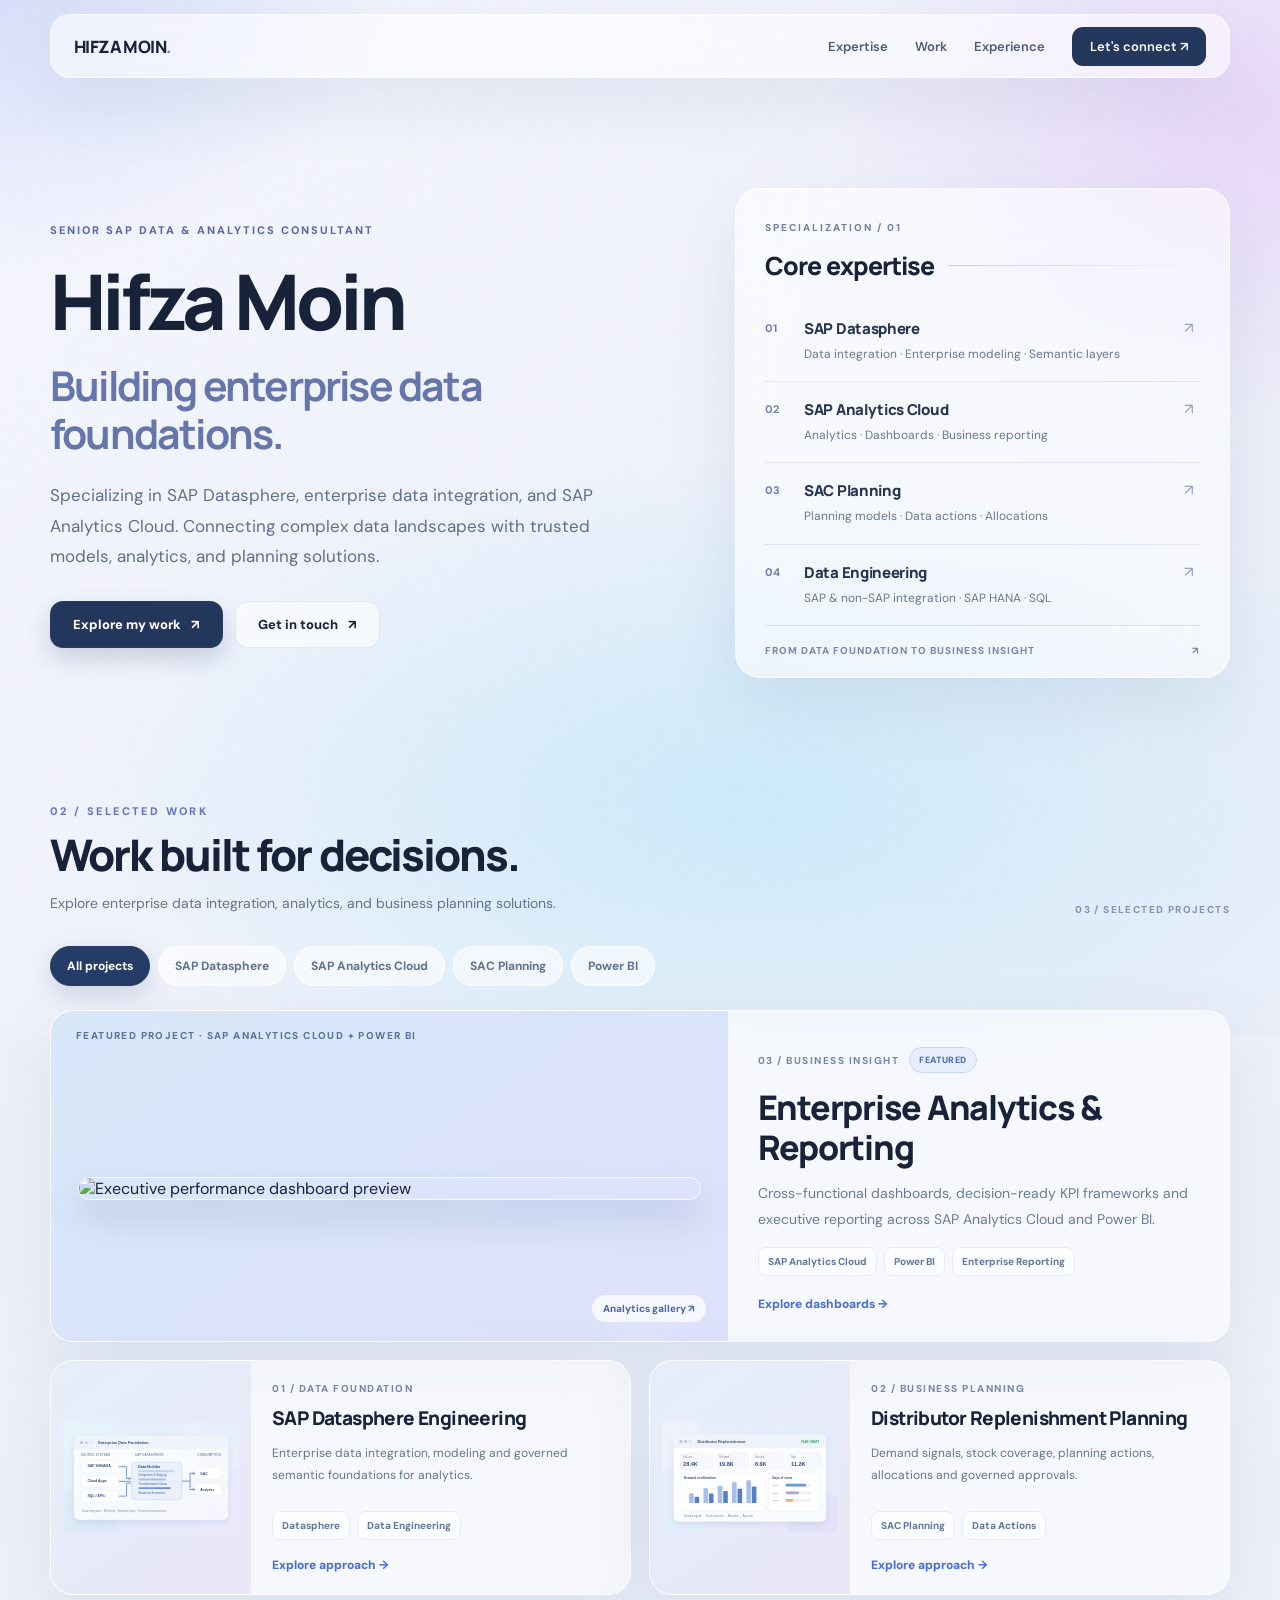
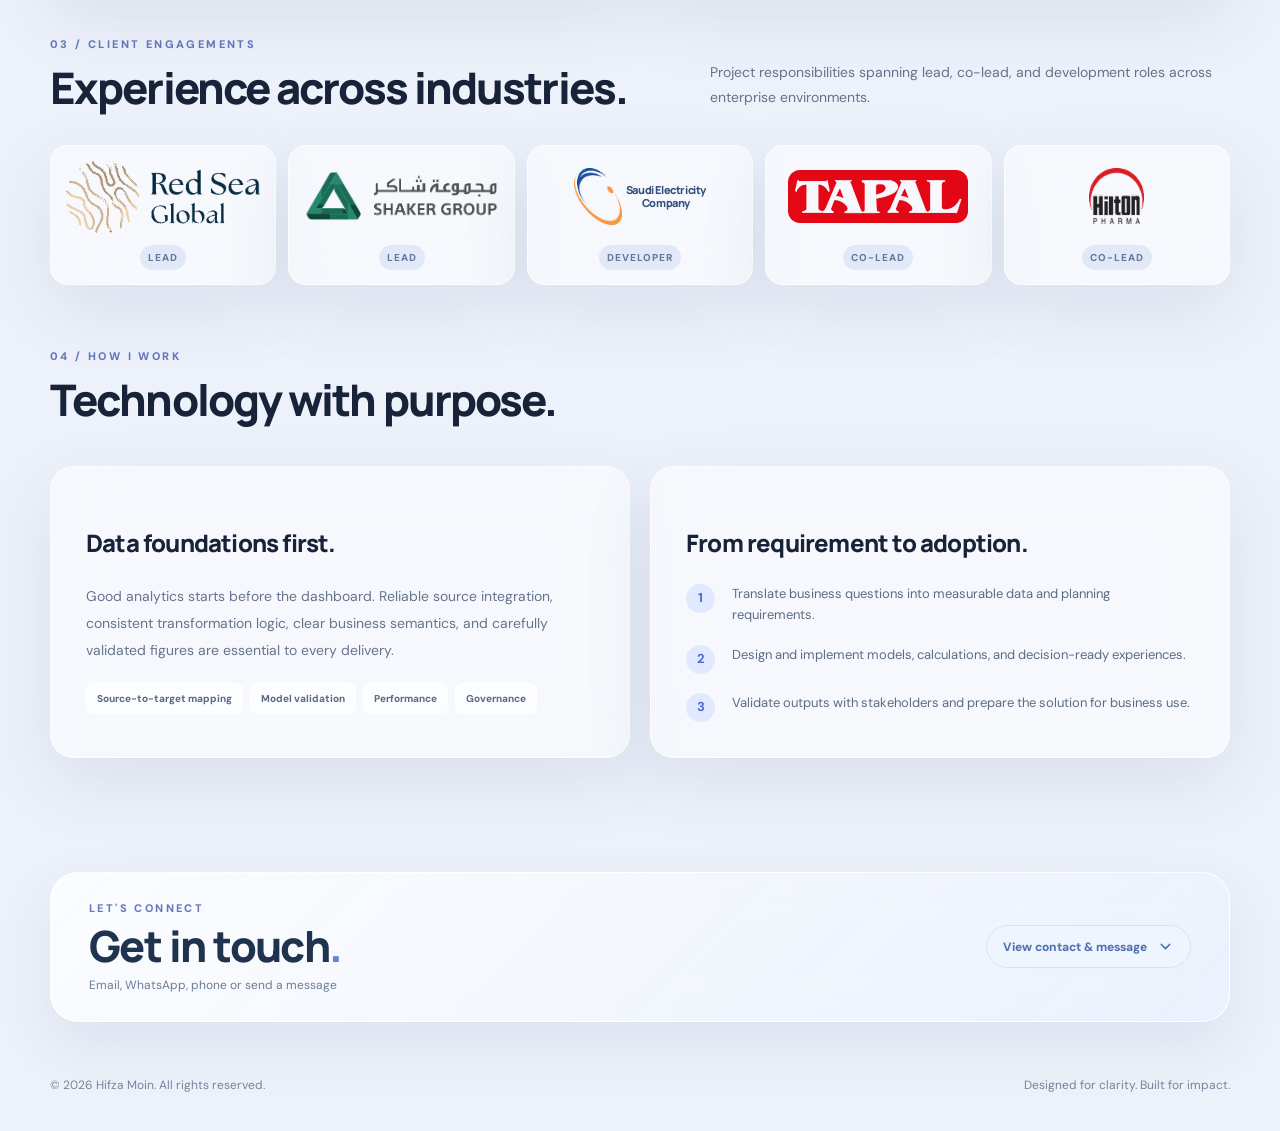
==== commit c9d37ff7: "Add expandable contact form with Hifza's email, WhatsApp and phone" ====
--- a/index.html
+++ b/index.html
@@ -1,8 +1,34 @@
-<!doctype html><html lang="en"><head><meta charset="utf-8"><meta name="viewport" content="width=device-width,initial-scale=1"><meta name="theme-color" content="#edf1fa"><meta name="description" content="Hifza Moin — SAP Datasphere, SAP Analytics Cloud and SAC Planning consultant. Enterprise data integration, modeling, analytics, and planning."><title>Hifza Moin | SAP Datasphere & Analytics Consultant</title><link rel="stylesheet" href="styles.css"><link rel="stylesheet" href="layout-refinements.css"><link rel="stylesheet" href="portfolio-layout.css"></head><body><nav class="nav glass" aria-label="Main navigation"><a class="brand" href="index.html">HIFZA MOIN<span class="dot">.</span></a><button class="menu-toggle" type="button" aria-expanded="false" aria-controls="site-navigation" aria-label="Toggle navigation">☰</button><div class="navlinks" id="site-navigation"><a href="#expertise">Expertise</a><a href="#projects">Work</a><a href="#clients">Experience</a><a class="nav-cta" href="#contact">Let's connect ↗</a></div></nav><main class="shell"><section class="hero hero-approved" id="home"><div class="hero-copy"><div class="eyebrow">SENIOR SAP DATA & ANALYTICS CONSULTANT</div><h1>Hifza Moin<span class="hero-title-sub">Building enterprise data foundations.</span></h1><p class="lead">Specializing in SAP Datasphere, enterprise data integration, and SAP Analytics Cloud. Connecting complex data landscapes with trusted models, analytics, and planning solutions.</p><div class="hero-buttons"><a class="btn primary" href="#projects">Explore my work <span>↗</span></a><a class="btn secondary" href="mailto:hifzamoinn@hotmail.com">Get in touch <span>↗</span></a></div></div><aside class="expertise-side glass" id="expertise"><div class="panel-meta">SPECIALIZATION / 01</div><h2>Core expertise<span class="panel-rule"></span></h2><div class="expertise-stack"><div class="expertise-row"><span class="expertise-index">01</span><div><h3>SAP Datasphere</h3><p>Data integration · Enterprise modeling · Semantic layers</p></div><span class="expertise-arrow">↗</span></div><div class="expertise-row"><span class="expertise-index">02</span><div><h3>SAP Analytics Cloud</h3><p>Analytics · Dashboards · Business reporting</p></div><span class="expertise-arrow">↗</span></div><div class="expertise-row"><span class="expertise-index">03</span><div><h3>SAC Planning</h3><p>Planning models · Data actions · Allocations</p></div><span class="expertise-arrow">↗</span></div><div class="expertise-row"><span class="expertise-index">04</span><div><h3>Data Engineering</h3><p>SAP & non-SAP integration · SAP HANA · SQL</p></div><span class="expertise-arrow">↗</span></div></div><p class="panel-foot">FROM DATA FOUNDATION TO BUSINESS INSIGHT <span>↗</span></p></aside></section><details class="mobile-expertise glass" id="expertise-mobile"><summary><span><span class="mini-kicker">01 / SPECIALIZATION</span><strong>Core Expertise</strong></span><span aria-hidden="true" class="summary-plus">+</span></summary><div class="mobile-expertise-body"><div class="expertise-row"><span class="expertise-index">01</span><div><h3>SAP Datasphere</h3><p>Data integration · Enterprise modeling · Semantic layers</p></div><span class="expertise-arrow">↗</span></div><div class="expertise-row"><span class="expertise-index">02</span><div><h3>SAP Analytics Cloud</h3><p>Analytics · Dashboards · Business reporting</p></div><span class="expertise-arrow">↗</span></div><div class="expertise-row"><span class="expertise-index">03</span><div><h3>SAC Planning</h3><p>Planning models · Data actions · Allocations</p></div><span class="expertise-arrow">↗</span></div><div class="expertise-row"><span class="expertise-index">04</span><div><h3>Data Engineering</h3><p>SAP & non-SAP integration · SAP HANA · SQL</p></div><span class="expertise-arrow">↗</span></div></div></details><section class="section" id="projects"><div class="section-heading project-head"><div><div class="kicker">02 / SELECTED WORK</div><h2>Work built for decisions.</h2><p class="section-desc">Explore enterprise data integration, analytics, and business planning solutions.</p></div><div class="project-summary">03 / SELECTED PROJECTS</div></div><div aria-label="Filter projects by technology" class="project-filters" role="group"><button aria-pressed="true" class="active" data-filter="all" type="button">All projects</button><button aria-pressed="false" data-filter="datasphere" type="button">SAP Datasphere</button><button aria-pressed="false" data-filter="sac" type="button">SAP Analytics Cloud</button><button aria-pressed="false" data-filter="planning" type="button">SAC Planning</button><button aria-pressed="false" data-filter="powerbi" type="button">Power BI</button></div><div class="project-showcase" id="filteredProjects">
+<!doctype html><html lang="en"><head><meta charset="utf-8"><meta name="viewport" content="width=device-width,initial-scale=1"><meta name="theme-color" content="#edf1fa"><meta name="description" content="Hifza Moin — SAP Datasphere, SAP Analytics Cloud and SAC Planning consultant. Enterprise data integration, modeling, analytics, and planning."><title>Hifza Moin | SAP Datasphere & Analytics Consultant</title><link rel="stylesheet" href="styles.css"><link rel="stylesheet" href="layout-refinements.css"><link rel="stylesheet" href="portfolio-layout.css"><link rel="stylesheet" href="contact-form.css"></head><body><nav class="nav glass" aria-label="Main navigation"><a class="brand" href="index.html">HIFZA MOIN<span class="dot">.</span></a><button class="menu-toggle" type="button" aria-expanded="false" aria-controls="site-navigation" aria-label="Toggle navigation">☰</button><div class="navlinks" id="site-navigation"><a href="#expertise">Expertise</a><a href="#projects">Work</a><a href="#clients">Experience</a><a class="nav-cta" href="#contact">Let's connect ↗</a></div></nav><main class="shell"><section class="hero hero-approved" id="home"><div class="hero-copy"><div class="eyebrow">SENIOR SAP DATA & ANALYTICS CONSULTANT</div><h1>Hifza Moin<span class="hero-title-sub">Building enterprise data foundations.</span></h1><p class="lead">Specializing in SAP Datasphere, enterprise data integration, and SAP Analytics Cloud. Connecting complex data landscapes with trusted models, analytics, and planning solutions.</p><div class="hero-buttons"><a class="btn primary" href="#projects">Explore my work <span>↗</span></a><a class="btn secondary" href="mailto:hifzamoinn@hotmail.com">Get in touch <span>↗</span></a></div></div><aside class="expertise-side glass" id="expertise"><div class="panel-meta">SPECIALIZATION / 01</div><h2>Core expertise<span class="panel-rule"></span></h2><div class="expertise-stack"><div class="expertise-row"><span class="expertise-index">01</span><div><h3>SAP Datasphere</h3><p>Data integration · Enterprise modeling · Semantic layers</p></div><span class="expertise-arrow">↗</span></div><div class="expertise-row"><span class="expertise-index">02</span><div><h3>SAP Analytics Cloud</h3><p>Analytics · Dashboards · Business reporting</p></div><span class="expertise-arrow">↗</span></div><div class="expertise-row"><span class="expertise-index">03</span><div><h3>SAC Planning</h3><p>Planning models · Data actions · Allocations</p></div><span class="expertise-arrow">↗</span></div><div class="expertise-row"><span class="expertise-index">04</span><div><h3>Data Engineering</h3><p>SAP & non-SAP integration · SAP HANA · SQL</p></div><span class="expertise-arrow">↗</span></div></div><p class="panel-foot">FROM DATA FOUNDATION TO BUSINESS INSIGHT <span>↗</span></p></aside></section><details class="mobile-expertise glass" id="expertise-mobile"><summary><span><span class="mini-kicker">01 / SPECIALIZATION</span><strong>Core Expertise</strong></span><span aria-hidden="true" class="summary-plus">+</span></summary><div class="mobile-expertise-body"><div class="expertise-row"><span class="expertise-index">01</span><div><h3>SAP Datasphere</h3><p>Data integration · Enterprise modeling · Semantic layers</p></div><span class="expertise-arrow">↗</span></div><div class="expertise-row"><span class="expertise-index">02</span><div><h3>SAP Analytics Cloud</h3><p>Analytics · Dashboards · Business reporting</p></div><span class="expertise-arrow">↗</span></div><div class="expertise-row"><span class="expertise-index">03</span><div><h3>SAC Planning</h3><p>Planning models · Data actions · Allocations</p></div><span class="expertise-arrow">↗</span></div><div class="expertise-row"><span class="expertise-index">04</span><div><h3>Data Engineering</h3><p>SAP & non-SAP integration · SAP HANA · SQL</p></div><span class="expertise-arrow">↗</span></div></div></details><section class="section" id="projects"><div class="section-heading project-head"><div><div class="kicker">02 / SELECTED WORK</div><h2>Work built for decisions.</h2><p class="section-desc">Explore enterprise data integration, analytics, and business planning solutions.</p></div><div class="project-summary">03 / SELECTED PROJECTS</div></div><div aria-label="Filter projects by technology" class="project-filters" role="group"><button aria-pressed="true" class="active" data-filter="all" type="button">All projects</button><button aria-pressed="false" data-filter="datasphere" type="button">SAP Datasphere</button><button aria-pressed="false" data-filter="sac" type="button">SAP Analytics Cloud</button><button aria-pressed="false" data-filter="planning" type="button">SAC Planning</button><button aria-pressed="false" data-filter="powerbi" type="button">Power BI</button></div><div class="project-showcase" id="filteredProjects">
 <a class="project-card feature-card glass" data-tags="sac powerbi" href="projects/analytics.html">
 <div class="feature-art"><div class="feature-eyebrow">FEATURED PROJECT · SAP ANALYTICS CLOUD + POWER BI</div><img alt="Executive performance dashboard preview" src="https://raw.githubusercontent.com/asherahmedd/asherahmedd.github.io/main/assets/analytics/sac-executive.png"/><div class="feature-overlay">Analytics gallery <span>↗</span></div></div>
 <div class="feature-copy"><div class="project-number">03 / BUSINESS INSIGHT <span class="feature-marker">FEATURED</span></div><h3>Enterprise Analytics &amp; Reporting</h3><p>Cross-functional dashboards, decision-ready KPI frameworks and executive reporting across SAP Analytics Cloud and Power BI.</p><div class="project-tags"><span>SAP Analytics Cloud</span><span>Power BI</span><span>Enterprise Reporting</span></div><span class="project-link">Explore dashboards →</span></div>
 </a>
 <a class="project-card glass compact-project" data-tags="datasphere" href="projects/datasphere.html"><div class="project-art project-thumbnail"><img src="assets/thumbnails/datasphere-architecture.svg" alt="SAP Datasphere source integration and semantic modeling architecture thumbnail" loading="lazy" decoding="async" width="960" height="600"></div><div class="project-content"><span class="project-number">01 / DATA FOUNDATION</span><h3>SAP Datasphere Engineering</h3><p>Enterprise data integration, modeling and governed semantic foundations for analytics.</p><div class="project-tags"><span>Datasphere</span><span>Data Engineering</span></div><span class="project-link">Explore approach →</span></div></a>
 <a class="project-card glass compact-project" data-tags="planning" href="projects/planning.html"><div class="project-art project-thumbnail"><img src="assets/thumbnails/distributor-replenishment.svg" alt="Distributor replenishment planning dashboard thumbnail" loading="lazy" decoding="async" width="960" height="600"></div><div class="project-content"><span class="project-number">02 / BUSINESS PLANNING</span><h3>Distributor Replenishment Planning</h3><p>Demand signals, stock coverage, planning actions, allocations and governed approvals.</p><div class="project-tags"><span>SAC Planning</span><span>Data Actions</span></div><span class="project-link">Explore approach →</span></div></a>
-</div><p class="filter-empty" hidden="" id="filterEmpty">No projects in this category yet.</p></section><section class="section client-section" id="clients"><div class="section-heading"><div><div class="kicker">03 / CLIENT ENGAGEMENTS</div><h2>Experience across industries.</h2></div><p class="section-desc">Project responsibilities spanning lead, co-lead, and development roles across enterprise environments.</p></div><div class="clients"><div class="client-card client-logo-card glass client-redsea"><div class="client-logo-wrap"><img class="client-logo" src="assets/logos/red-sea-global-v2.png" alt="Red Sea Global logo" loading="lazy" decoding="async"></div><small>Lead</small></div><div class="client-card client-logo-card glass client-shaker"><div class="client-logo-wrap"><img class="client-logo" src="assets/logos/shaker-group-v2.png" alt="Shaker Group logo" loading="lazy" decoding="async"></div><small>Lead</small></div><div class="client-card client-logo-card glass client-electricity"><div class="client-logo-wrap"><img class="client-logo" src="assets/logos/saudi-electricity.png" alt="Saudi Electricity symbol" loading="lazy" decoding="async"><span class="electricity-name">Saudi Electricity<br>Company</span></div><small>Developer</small></div><div class="client-card client-logo-card glass client-tapal"><div class="client-logo-wrap"><img class="client-logo" src="assets/logos/tapal.png" alt="Tapal logo" loading="lazy" decoding="async"></div><small>Co-Lead</small></div><div class="client-card client-logo-card glass client-hilton"><div class="client-logo-wrap"><img class="client-logo" src="assets/logos/hilton-pharma.png" alt="Hilton Pharma logo" loading="lazy" decoding="async"></div><small>Co-Lead</small></div></div></section><section class="section" id="approach"><div class="section-heading"><div><div class="kicker">04 / HOW I WORK</div><h2>Technology with purpose.</h2></div></div><div class="approach"><div class="approach-card glass"><h3>Data foundations first.</h3><p>Good analytics starts before the dashboard. Reliable source integration, consistent transformation logic, clear business semantics, and carefully validated figures are essential to every delivery.</p><div class="tags"><span>Source-to-target mapping</span><span>Model validation</span><span>Performance</span><span>Governance</span></div></div><div class="approach-card glass"><h3>From requirement to adoption.</h3><div class="steps"><div class="step"><b>1</b><span>Translate business questions into measurable data and planning requirements.</span></div><div class="step"><b>2</b><span>Design and implement models, calculations, and decision-ready experiences.</span></div><div class="step"><b>3</b><span>Validate outputs with stakeholders and prepare the solution for business use.</span></div></div></div></div></section><section class="contact glass" id="contact"><div class="kicker">LET'S CONNECT</div><h2>Let's make data work harder.</h2><p>Open to conversations about SAP Datasphere, analytics transformation, and enterprise planning.</p><div class="contact-buttons"><a class="btn primary" href="mailto:hifzamoinn@hotmail.com">Email me ↗</a><a class="btn secondary" href="https://wa.me/966564663085" target="_blank" rel="noopener noreferrer">WhatsApp ↗</a></div></section></main><footer class="footer shell"><span>© <span id="year"></span> Hifza Moin. All rights reserved.</span><span>Designed for clarity. Built for impact.</span></footer><script>document.getElementById('year').textContent=new Date().getFullYear()</script><script>const toggle=document.querySelector('.menu-toggle'),links=document.querySelector('.navlinks');toggle.addEventListener('click',()=>{const open=links.classList.toggle('is-open');toggle.setAttribute('aria-expanded',String(open));toggle.textContent=open?'×':'☰'});links.querySelectorAll('a').forEach(a=>a.addEventListener('click',()=>{links.classList.remove('is-open');toggle.setAttribute('aria-expanded','false');toggle.textContent='☰'}));const projectFilters=[...document.querySelectorAll('[data-filter]')];const projectCards=[...document.querySelectorAll('[data-tags]')];projectFilters.forEach(button=>button.addEventListener('click',()=>{const tag=button.dataset.filter;projectFilters.forEach(b=>{const active=b===button;b.classList.toggle('active',active);b.setAttribute('aria-pressed',String(active));});let count=0;projectCards.forEach(card=>{const visible=tag==='all'||card.dataset.tags.split(' ').includes(tag);card.hidden=!visible;if(visible)count++;});document.getElementById('filterEmpty').hidden=count>0;}));</script></body></html>+</div><p class="filter-empty" hidden="" id="filterEmpty">No projects in this category yet.</p></section><section class="section client-section" id="clients"><div class="section-heading"><div><div class="kicker">03 / CLIENT ENGAGEMENTS</div><h2>Experience across industries.</h2></div><p class="section-desc">Project responsibilities spanning lead, co-lead, and development roles across enterprise environments.</p></div><div class="clients"><div class="client-card client-logo-card glass client-redsea"><div class="client-logo-wrap"><img class="client-logo" src="assets/logos/red-sea-global-v2.png" alt="Red Sea Global logo" loading="lazy" decoding="async"></div><small>Lead</small></div><div class="client-card client-logo-card glass client-shaker"><div class="client-logo-wrap"><img class="client-logo" src="assets/logos/shaker-group-v2.png" alt="Shaker Group logo" loading="lazy" decoding="async"></div><small>Lead</small></div><div class="client-card client-logo-card glass client-electricity"><div class="client-logo-wrap"><img class="client-logo" src="assets/logos/saudi-electricity.png" alt="Saudi Electricity symbol" loading="lazy" decoding="async"><span class="electricity-name">Saudi Electricity<br>Company</span></div><small>Developer</small></div><div class="client-card client-logo-card glass client-tapal"><div class="client-logo-wrap"><img class="client-logo" src="assets/logos/tapal.png" alt="Tapal logo" loading="lazy" decoding="async"></div><small>Co-Lead</small></div><div class="client-card client-logo-card glass client-hilton"><div class="client-logo-wrap"><img class="client-logo" src="assets/logos/hilton-pharma.png" alt="Hilton Pharma logo" loading="lazy" decoding="async"></div><small>Co-Lead</small></div></div></section><section class="section" id="approach"><div class="section-heading"><div><div class="kicker">04 / HOW I WORK</div><h2>Technology with purpose.</h2></div></div><div class="approach"><div class="approach-card glass"><h3>Data foundations first.</h3><p>Good analytics starts before the dashboard. Reliable source integration, consistent transformation logic, clear business semantics, and carefully validated figures are essential to every delivery.</p><div class="tags"><span>Source-to-target mapping</span><span>Model validation</span><span>Performance</span><span>Governance</span></div></div><div class="approach-card glass"><h3>From requirement to adoption.</h3><div class="steps"><div class="step"><b>1</b><span>Translate business questions into measurable data and planning requirements.</span></div><div class="step"><b>2</b><span>Design and implement models, calculations, and decision-ready experiences.</span></div><div class="step"><b>3</b><span>Validate outputs with stakeholders and prepare the solution for business use.</span></div></div></div></div></section><details class="contact-connect" id="contact">
+<summary class="connect-trigger" aria-label="Expand contact details and message form"><span class="connect-trigger-copy"><span class="kicker">LET'S CONNECT</span><span class="connect-title">Get in touch<span class="connect-dot">.</span></span><span class="connect-subtitle">Email, WhatsApp, phone or send a message</span></span><span class="connect-expand" aria-hidden="true"><span class="on-close">View contact &amp; message</span><span class="on-open">Hide contact details</span><svg width="17" height="17" viewBox="0 0 24 24" fill="none" stroke="currentColor" stroke-width="2" stroke-linecap="round" stroke-linejoin="round"><path d="m6 9 6 6 6-6"/></svg></span></summary>
+<div class="connect-body">
+<p class="connect-intro">For SAP Datasphere, analytics and planning discussions, professional opportunities or collaboration, reach me directly or leave a message below.</p>
+<div class="connect-methods" aria-label="Contact options">
+<a class="connect-method" href="mailto:hifzamoinn@hotmail.com"><span class="connect-method-icon" aria-hidden="true">✉</span><span class="connect-method-copy"><small>Email</small><strong>hifzamoinn@hotmail.com</strong></span><span class="connect-method-arrow" aria-hidden="true">↗</span></a>
+<a class="connect-method" href="https://wa.me/966564663085" target="_blank" rel="noopener noreferrer"><span class="connect-method-icon" aria-hidden="true">◉</span><span class="connect-method-copy"><small>WhatsApp</small><strong>+966 56 466 3085</strong></span><span class="connect-method-arrow" aria-hidden="true">↗</span></a>
+<a class="connect-method" href="tel:+966564663085"><span class="connect-method-icon" aria-hidden="true">☎</span><span class="connect-method-copy"><small>Phone</small><strong>Call directly</strong></span><span class="connect-method-arrow" aria-hidden="true">↗</span></a>
+</div>
+<form class="connect-form" id="contact-message-form" action="https://formsubmit.co/hifzamoinn@hotmail.com" method="POST" accept-charset="UTF-8">
+<div class="connect-form-heading"><h3>Send me a message</h3><p>Complete the details below and I'll receive your enquiry by email once the form is activated.</p></div>
+<input type="hidden" name="_subject" value="New message from Hifza Moin's Portfolio">
+<input type="hidden" name="_template" value="table">
+<input type="hidden" name="_next" value="https://hifzamoinn.github.io/contact-success.html">
+<input type="hidden" name="source" value="hifzamoinn.github.io portfolio contact form">
+<div class="connect-honeypot" aria-hidden="true"><label for="contact-company-site">Leave this field empty</label><input type="text" id="contact-company-site" name="_honey" tabindex="-1" autocomplete="off"></div>
+<div class="connect-identity">
+<div class="connect-field"><label for="contact-name">Full name *</label><input id="contact-name" name="name" type="text" autocomplete="name" placeholder="Your name" maxlength="100" required></div>
+<div class="connect-field"><label for="contact-email">Email address *</label><input id="contact-email" name="email" type="email" autocomplete="email" placeholder="name@example.com" maxlength="160" required></div>
+</div>
+<div class="connect-field connect-phone"><label for="contact-phone">Phone number *</label><input id="contact-phone" name="phone" type="tel" autocomplete="tel" placeholder="+1 234 567 890" maxlength="35" required></div>
+<div class="connect-field connect-message"><label for="contact-message">Your message *</label><textarea id="contact-message" name="message" placeholder="Share what you'd like to discuss..." minlength="10" maxlength="4000" required></textarea></div>
+<button class="connect-submit" type="submit">Send message <span aria-hidden="true">↗</span></button>
+<p class="connect-form-note">Your contact details and message are processed by FormSubmit for email delivery. Please avoid sharing confidential information. <a href="https://formsubmit.co/" target="_blank" rel="noopener noreferrer">Form processing details</a>.</p>
+</form>
+</div>
+</details></main><footer class="footer shell"><span>© <span id="year"></span> Hifza Moin. All rights reserved.</span><span>Designed for clarity. Built for impact.</span></footer><script>document.getElementById('year').textContent=new Date().getFullYear()</script><script>const toggle=document.querySelector('.menu-toggle'),links=document.querySelector('.navlinks');toggle.addEventListener('click',()=>{const open=links.classList.toggle('is-open');toggle.setAttribute('aria-expanded',String(open));toggle.textContent=open?'×':'☰'});links.querySelectorAll('a').forEach(a=>a.addEventListener('click',()=>{links.classList.remove('is-open');toggle.setAttribute('aria-expanded','false');toggle.textContent='☰'}));const projectFilters=[...document.querySelectorAll('[data-filter]')];const projectCards=[...document.querySelectorAll('[data-tags]')];projectFilters.forEach(button=>button.addEventListener('click',()=>{const tag=button.dataset.filter;projectFilters.forEach(b=>{const active=b===button;b.classList.toggle('active',active);b.setAttribute('aria-pressed',String(active));});let count=0;projectCards.forEach(card=>{const visible=tag==='all'||card.dataset.tags.split(' ').includes(tag);card.hidden=!visible;if(visible)count++;});document.getElementById('filterEmpty').hidden=count>0;}));</script></body></html>
--- a/portfolio-layout.css
+++ b/portfolio-layout.css
@@ -28,3 +28,9 @@
 .compact-project:hover .project-art.project-thumbnail img{transform:scale(1.025)}
 @media(max-width:760px){.compact-project .project-art.project-thumbnail img{min-height:145px;max-height:190px;object-fit:cover}}
 @media(prefers-reduced-motion:reduce){.compact-project .project-art.project-thumbnail img{transition:none!important;transform:none!important}}
+
+/* Keep complete diagram thumbnails visible within compact project cards */
+.compact-project .project-art.project-thumbnail{background:linear-gradient(145deg,#e6eef9,#e9e7f8)!important;padding:12px}
+.compact-project .project-art.project-thumbnail img{width:100%;height:100%;min-height:0;max-width:100%;max-height:100%;object-fit:contain;object-position:center;transform:none}
+.compact-project:hover .project-art.project-thumbnail img{transform:none}
+@media(max-width:760px){.compact-project .project-art.project-thumbnail{padding:10px}.compact-project .project-art.project-thumbnail img{width:100%;height:100%;min-height:0;max-height:100%;object-fit:contain}}
--- a/contact-form.css
+++ b/contact-form.css
@@ -0,0 +1,46 @@
+/* Hifza contact section – approved professional light Liquid Glass styling */
+.contact-connect{margin:54px auto 55px;border-radius:28px;padding:0;overflow:hidden;text-align:left;background:linear-gradient(135deg,rgba(255,255,255,.76),rgba(234,241,253,.72));border:1px solid rgba(255,255,255,.94);box-shadow:0 24px 60px rgba(52,78,123,.09);backdrop-filter:blur(22px);-webkit-backdrop-filter:blur(22px)}
+.contact-connect .connect-trigger{cursor:pointer;list-style:none;display:flex;justify-content:space-between;align-items:center;gap:20px;min-height:138px;padding:28px 38px}
+.contact-connect .connect-trigger::-webkit-details-marker{display:none}
+.contact-connect .connect-trigger:focus-visible{outline:3px solid #7ca6e7;outline-offset:-6px}
+.contact-connect .connect-trigger-copy{display:flex;flex-direction:column;gap:6px}
+.contact-connect .connect-title{font:800 clamp(29px,3.5vw,43px)/1.16 Manrope,sans-serif;letter-spacing:-1.55px;color:#20334e}
+.contact-connect .connect-title .connect-dot{color:#6385d4}
+.contact-connect .connect-subtitle{font-size:12px;color:#6b7c97}
+.contact-connect .connect-expand{display:inline-flex;gap:10px;align-items:center;white-space:nowrap;padding:12px 16px;border:1px solid #d5e1f5;background:rgba(238,245,255,.9);border-radius:99px;font-size:12px;font-weight:800;color:#4e70b2}
+.contact-connect .connect-expand svg{transition:transform .2s ease}
+.contact-connect[open] .connect-expand svg{transform:rotate(180deg)}
+.contact-connect .connect-expand .on-open{display:none}
+.contact-connect[open] .connect-expand .on-open{display:inline}
+.contact-connect[open] .connect-expand .on-close{display:none}
+.connect-body{border-top:1px solid #e1e8f5;padding:26px 38px 35px}
+.connect-intro{font-size:13px;line-height:1.8;color:#667993;max-width:760px;margin:0 0 20px}
+.connect-methods{display:grid;grid-template-columns:1.15fr .95fr .72fr;gap:10px}
+.connect-method{display:flex;align-items:center;gap:12px;border-radius:14px;border:1px solid #e0e8f6;background:rgba(255,255,255,.75);padding:15px 14px;text-decoration:none;min-width:0;transition:background .18s,border-color .18s}
+.connect-method:hover{background:#fff;border-color:#bdd3f3}
+.connect-method-icon{display:grid;place-items:center;width:38px;height:38px;flex:0 0 38px;border-radius:11px;background:#e7f0fd;color:#4777c6;font-size:19px}
+.connect-method-copy{display:flex;flex-direction:column;min-width:0;gap:4px}
+.connect-method-copy small{font-size:10px;color:#7b8aa4;font-weight:650}
+.connect-method-copy strong{font-size:12px;line-height:1.4;color:#283e61;overflow-wrap:anywhere}
+.connect-method-arrow{margin-left:auto;color:#6387cb}
+.contact-connect .connect-form{margin-top:23px;padding-top:22px;border-top:1px solid #e3eafa;display:grid;grid-template-columns:1fr 1fr;grid-template-areas:"heading heading" "identity message" "phone message" "submit submit" "notice notice";gap:13px 16px;text-align:left}
+.connect-form-heading{grid-area:heading}
+.connect-form-heading h3{font:800 19px Manrope,sans-serif;letter-spacing:-.5px;margin:0 0 5px;color:#263957}
+.connect-form-heading p{font-size:12px;color:#7385a0;margin:0 0 5px}
+.connect-identity{grid-area:identity;display:grid;grid-template-columns:1fr 1fr;gap:12px}
+.connect-phone{grid-area:phone}
+.connect-message{grid-area:message}
+.connect-field{display:flex;flex-direction:column;gap:7px;min-width:0}
+.connect-field label{font-size:11px;color:#596e8d;font-weight:800}
+.connect-field input,.connect-field textarea{width:100%;background:rgba(255,255,255,.87);border:1px solid #d9e4f4;border-radius:12px;padding:13px 14px;font:inherit;font-size:13px;color:#253751;outline:none;transition:border-color .18s,box-shadow .18s}
+.connect-field input:focus,.connect-field textarea:focus{border-color:#6f9cde;box-shadow:0 0 0 3px rgba(96,145,217,.14)}
+.connect-field input::placeholder,.connect-field textarea::placeholder{color:#9aabc0}
+.connect-field textarea{resize:vertical;min-height:155px;height:100%}
+.connect-submit{grid-area:submit;cursor:pointer;display:inline-flex;align-items:center;justify-content:center;gap:12px;background:#29466f;color:white;font-weight:800;font-size:13px;border:1px solid #29466f;border-radius:13px;padding:14px 20px;justify-self:start}
+.connect-submit:hover{background:#365c8e}
+.connect-form-note{grid-area:notice;max-width:850px;color:#8190a6;font-size:11px;line-height:1.7;margin:0}
+.connect-form-note a{color:#4f70b0;text-decoration:underline;text-underline-offset:2px}
+.connect-honeypot{position:absolute!important;left:-99999px!important;opacity:0;pointer-events:none}
+@media(max-width:950px){.connect-methods{grid-template-columns:1fr 1fr}.connect-method:last-child{grid-column:span 2}}
+@media(max-width:700px){.contact-connect{margin:36px auto 34px}.contact-connect .connect-trigger{min-height:110px;padding:22px 20px;align-items:flex-start}.contact-connect .connect-title{font-size:31px}.contact-connect .connect-expand{padding:10px;font-size:11px}.contact-connect .connect-expand .on-close,.contact-connect .connect-expand .on-open{display:none!important}.connect-body{padding:21px 18px 25px}.connect-methods{grid-template-columns:1fr}.connect-method:last-child{grid-column:auto}.contact-connect .connect-form{grid-template-columns:1fr;grid-template-areas:"heading" "identity" "phone" "message" "submit" "notice"}.connect-identity{grid-template-columns:1fr}.connect-field textarea{height:140px;min-height:140px}.connect-submit{width:100%}}
+@media(prefers-reduced-motion:reduce){.connect-expand svg,.connect-method,.connect-field input,.connect-field textarea{transition:none}}
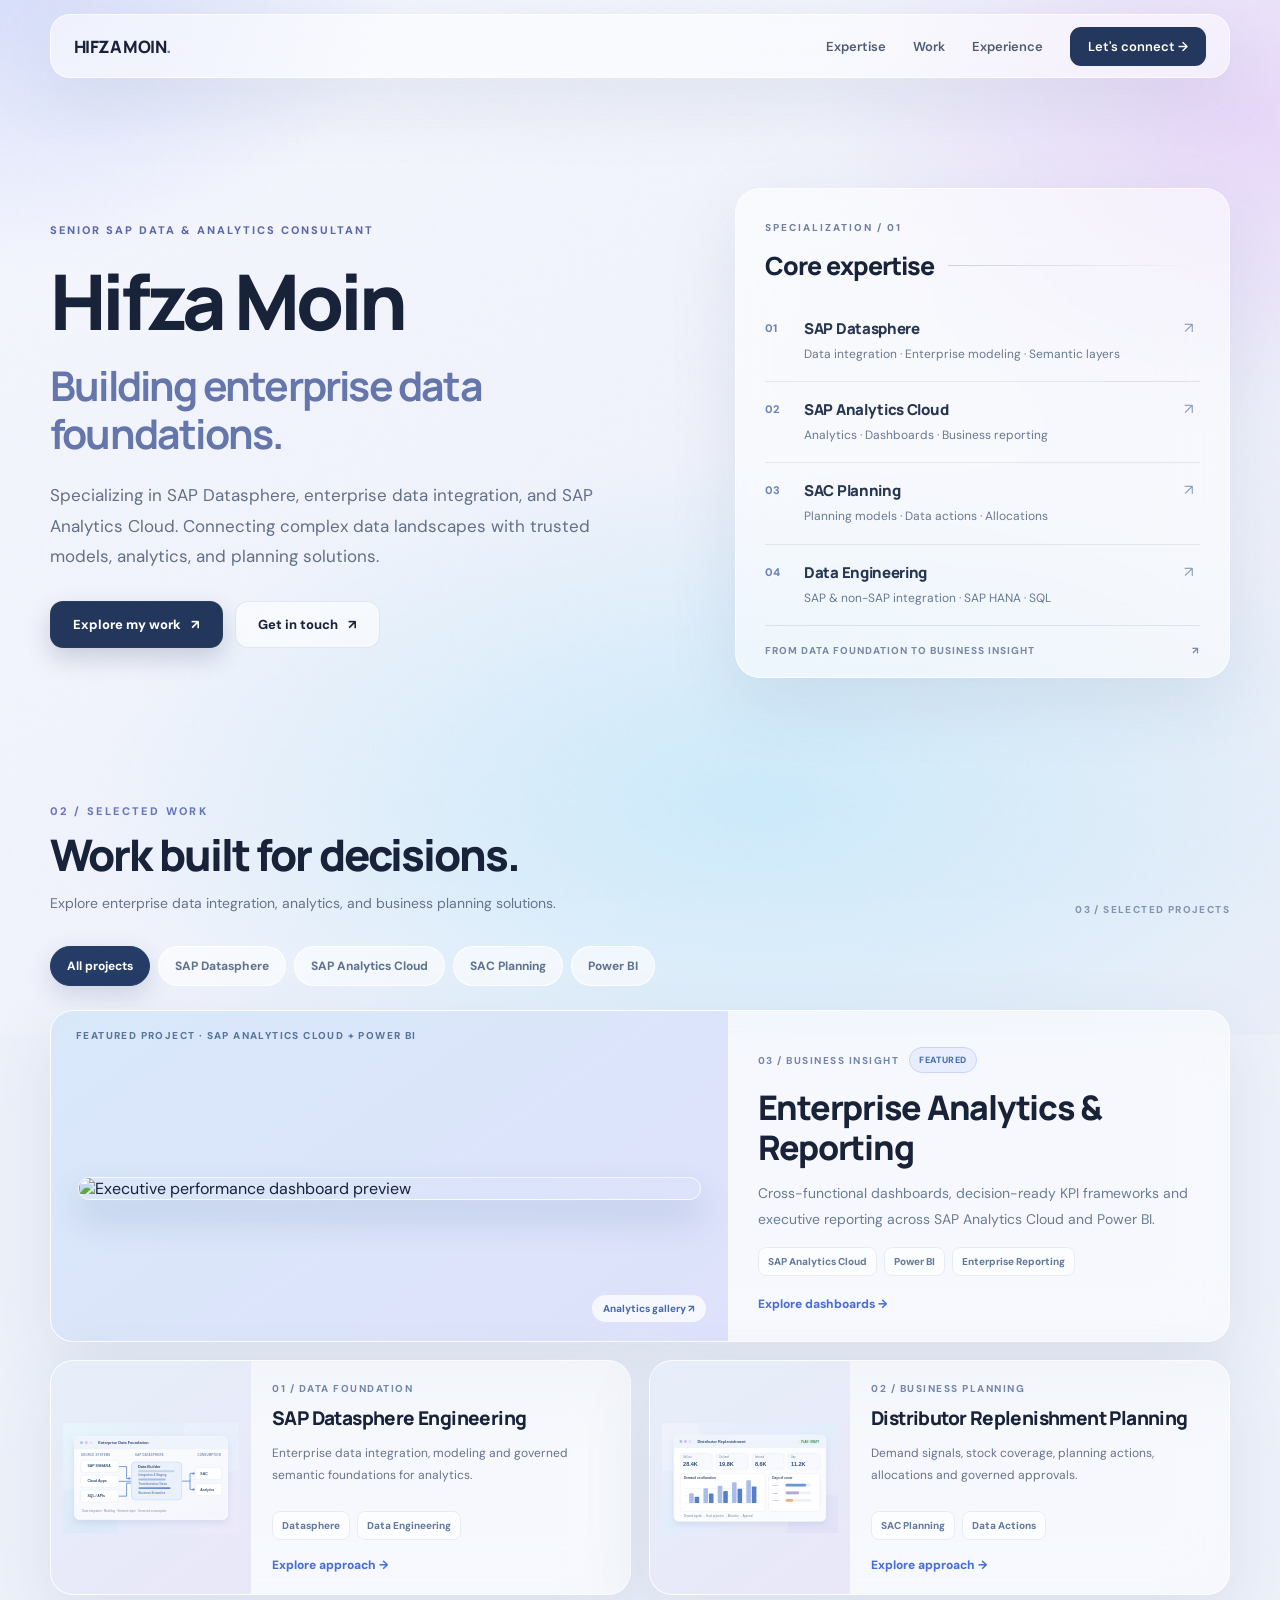
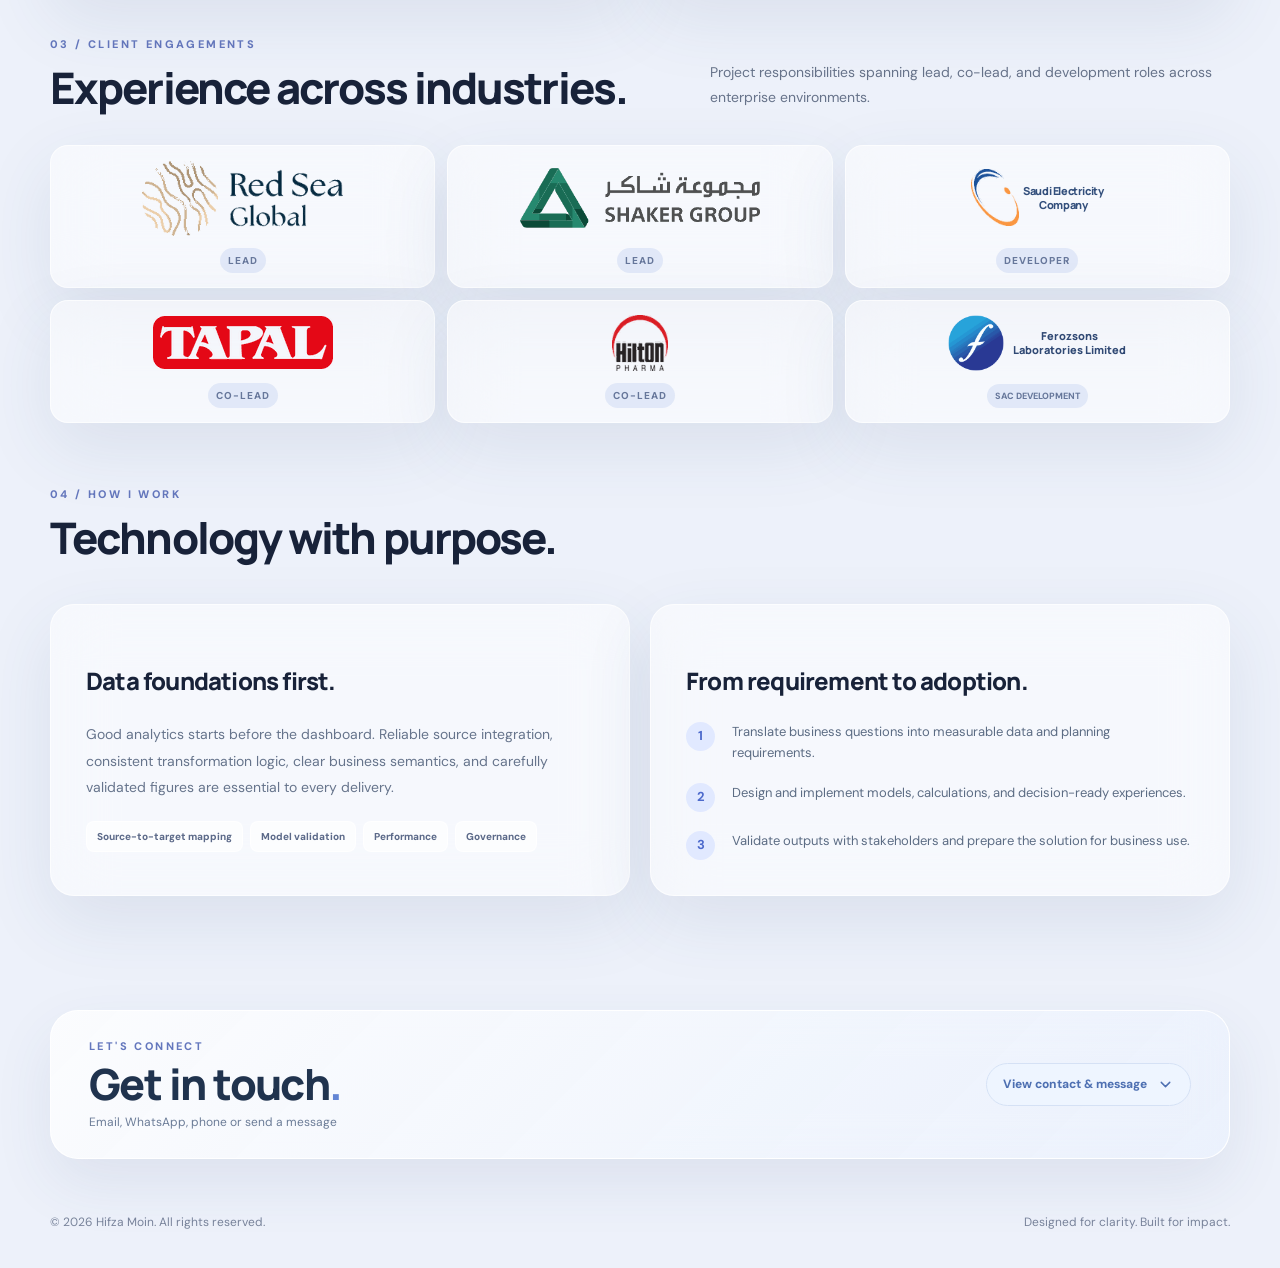
==== commit 810bacb0: "Publish approved mobile optimization and Ferozsons SAC engagement" ====
--- a/index.html
+++ b/index.html
@@ -1,11 +1,11 @@
-<!doctype html><html lang="en"><head><meta charset="utf-8"><meta name="viewport" content="width=device-width,initial-scale=1"><meta name="theme-color" content="#edf1fa"><meta name="description" content="Hifza Moin — SAP Datasphere, SAP Analytics Cloud and SAC Planning consultant. Enterprise data integration, modeling, analytics, and planning."><title>Hifza Moin | SAP Datasphere & Analytics Consultant</title><link rel="stylesheet" href="styles.css"><link rel="stylesheet" href="layout-refinements.css"><link rel="stylesheet" href="portfolio-layout.css"><link rel="stylesheet" href="contact-form.css"></head><body><nav class="nav glass" aria-label="Main navigation"><a class="brand" href="index.html">HIFZA MOIN<span class="dot">.</span></a><button class="menu-toggle" type="button" aria-expanded="false" aria-controls="site-navigation" aria-label="Toggle navigation">☰</button><div class="navlinks" id="site-navigation"><a href="#expertise">Expertise</a><a href="#projects">Work</a><a href="#clients">Experience</a><a class="nav-cta" href="#contact">Let's connect ↗</a></div></nav><main class="shell"><section class="hero hero-approved" id="home"><div class="hero-copy"><div class="eyebrow">SENIOR SAP DATA & ANALYTICS CONSULTANT</div><h1>Hifza Moin<span class="hero-title-sub">Building enterprise data foundations.</span></h1><p class="lead">Specializing in SAP Datasphere, enterprise data integration, and SAP Analytics Cloud. Connecting complex data landscapes with trusted models, analytics, and planning solutions.</p><div class="hero-buttons"><a class="btn primary" href="#projects">Explore my work <span>↗</span></a><a class="btn secondary" href="mailto:hifzamoinn@hotmail.com">Get in touch <span>↗</span></a></div></div><aside class="expertise-side glass" id="expertise"><div class="panel-meta">SPECIALIZATION / 01</div><h2>Core expertise<span class="panel-rule"></span></h2><div class="expertise-stack"><div class="expertise-row"><span class="expertise-index">01</span><div><h3>SAP Datasphere</h3><p>Data integration · Enterprise modeling · Semantic layers</p></div><span class="expertise-arrow">↗</span></div><div class="expertise-row"><span class="expertise-index">02</span><div><h3>SAP Analytics Cloud</h3><p>Analytics · Dashboards · Business reporting</p></div><span class="expertise-arrow">↗</span></div><div class="expertise-row"><span class="expertise-index">03</span><div><h3>SAC Planning</h3><p>Planning models · Data actions · Allocations</p></div><span class="expertise-arrow">↗</span></div><div class="expertise-row"><span class="expertise-index">04</span><div><h3>Data Engineering</h3><p>SAP & non-SAP integration · SAP HANA · SQL</p></div><span class="expertise-arrow">↗</span></div></div><p class="panel-foot">FROM DATA FOUNDATION TO BUSINESS INSIGHT <span>↗</span></p></aside></section><details class="mobile-expertise glass" id="expertise-mobile"><summary><span><span class="mini-kicker">01 / SPECIALIZATION</span><strong>Core Expertise</strong></span><span aria-hidden="true" class="summary-plus">+</span></summary><div class="mobile-expertise-body"><div class="expertise-row"><span class="expertise-index">01</span><div><h3>SAP Datasphere</h3><p>Data integration · Enterprise modeling · Semantic layers</p></div><span class="expertise-arrow">↗</span></div><div class="expertise-row"><span class="expertise-index">02</span><div><h3>SAP Analytics Cloud</h3><p>Analytics · Dashboards · Business reporting</p></div><span class="expertise-arrow">↗</span></div><div class="expertise-row"><span class="expertise-index">03</span><div><h3>SAC Planning</h3><p>Planning models · Data actions · Allocations</p></div><span class="expertise-arrow">↗</span></div><div class="expertise-row"><span class="expertise-index">04</span><div><h3>Data Engineering</h3><p>SAP & non-SAP integration · SAP HANA · SQL</p></div><span class="expertise-arrow">↗</span></div></div></details><section class="section" id="projects"><div class="section-heading project-head"><div><div class="kicker">02 / SELECTED WORK</div><h2>Work built for decisions.</h2><p class="section-desc">Explore enterprise data integration, analytics, and business planning solutions.</p></div><div class="project-summary">03 / SELECTED PROJECTS</div></div><div aria-label="Filter projects by technology" class="project-filters" role="group"><button aria-pressed="true" class="active" data-filter="all" type="button">All projects</button><button aria-pressed="false" data-filter="datasphere" type="button">SAP Datasphere</button><button aria-pressed="false" data-filter="sac" type="button">SAP Analytics Cloud</button><button aria-pressed="false" data-filter="planning" type="button">SAC Planning</button><button aria-pressed="false" data-filter="powerbi" type="button">Power BI</button></div><div class="project-showcase" id="filteredProjects">
+<!doctype html><html lang="en"><head><meta charset="utf-8"><meta name="viewport" content="width=device-width,initial-scale=1"><meta name="theme-color" content="#edf1fa"><meta name="description" content="Hifza Moin — SAP Datasphere, SAP Analytics Cloud and SAC Planning consultant. Enterprise data integration, modeling, analytics, and planning."><title>Hifza Moin | SAP Datasphere & Analytics Consultant</title><link rel="stylesheet" href="styles.css"><link rel="stylesheet" href="layout-refinements.css"><link rel="stylesheet" href="portfolio-layout.css"><link rel="stylesheet" href="contact-form.css"><link rel="stylesheet" href="mobile-polish.css"><link rel="icon" type="image/svg+xml" href="favicon.svg?v=1"></head><body><nav class="nav glass" aria-label="Main navigation"><a class="brand" href="index.html">HIFZA MOIN<span class="dot">.</span></a><button class="menu-toggle" type="button" aria-expanded="false" aria-controls="site-navigation" aria-label="Toggle navigation">☰</button><div class="navlinks" id="site-navigation"><a href="#expertise">Expertise</a><a href="#projects">Work</a><a href="#clients">Experience</a><a class="nav-cta" href="#contact">Let's connect <span class="nav-arrow" aria-hidden="true">→</span></a></div></nav><main class="shell"><section class="hero hero-approved" id="home"><div class="hero-copy"><div class="eyebrow">SENIOR SAP DATA & ANALYTICS CONSULTANT</div><h1>Hifza Moin<span class="hero-title-sub">Building enterprise data foundations.</span></h1><p class="lead">Specializing in SAP Datasphere, enterprise data integration, and SAP Analytics Cloud. Connecting complex data landscapes with trusted models, analytics, and planning solutions.</p><div class="hero-buttons"><a class="btn primary" href="#projects">Explore my work <span>↗</span></a><a class="btn secondary" href="mailto:hifzamoinn@hotmail.com">Get in touch <span>↗</span></a></div></div><aside class="expertise-side glass" id="expertise"><div class="panel-meta">SPECIALIZATION / 01</div><h2>Core expertise<span class="panel-rule"></span></h2><div class="expertise-stack"><div class="expertise-row"><span class="expertise-index">01</span><div><h3>SAP Datasphere</h3><p>Data integration · Enterprise modeling · Semantic layers</p></div><span class="expertise-arrow">↗</span></div><div class="expertise-row"><span class="expertise-index">02</span><div><h3>SAP Analytics Cloud</h3><p>Analytics · Dashboards · Business reporting</p></div><span class="expertise-arrow">↗</span></div><div class="expertise-row"><span class="expertise-index">03</span><div><h3>SAC Planning</h3><p>Planning models · Data actions · Allocations</p></div><span class="expertise-arrow">↗</span></div><div class="expertise-row"><span class="expertise-index">04</span><div><h3>Data Engineering</h3><p>SAP & non-SAP integration · SAP HANA · SQL</p></div><span class="expertise-arrow">↗</span></div></div><p class="panel-foot">FROM DATA FOUNDATION TO BUSINESS INSIGHT <span>↗</span></p></aside></section><details class="mobile-expertise glass" id="expertise-mobile"><summary><span><span class="mini-kicker">01 / SPECIALIZATION</span><strong>Core Expertise</strong></span><span aria-hidden="true" class="summary-plus">+</span></summary><div class="mobile-expertise-body"><div class="expertise-row"><span class="expertise-index">01</span><div><h3>SAP Datasphere</h3><p>Data integration · Enterprise modeling · Semantic layers</p></div><span class="expertise-arrow">↗</span></div><div class="expertise-row"><span class="expertise-index">02</span><div><h3>SAP Analytics Cloud</h3><p>Analytics · Dashboards · Business reporting</p></div><span class="expertise-arrow">↗</span></div><div class="expertise-row"><span class="expertise-index">03</span><div><h3>SAC Planning</h3><p>Planning models · Data actions · Allocations</p></div><span class="expertise-arrow">↗</span></div><div class="expertise-row"><span class="expertise-index">04</span><div><h3>Data Engineering</h3><p>SAP & non-SAP integration · SAP HANA · SQL</p></div><span class="expertise-arrow">↗</span></div></div></details><section class="section" id="projects"><div class="section-heading project-head"><div><div class="kicker">02 / SELECTED WORK</div><h2>Work built for decisions.</h2><p class="section-desc">Explore enterprise data integration, analytics, and business planning solutions.</p></div><div class="project-summary">03 / SELECTED PROJECTS</div></div><div aria-label="Filter projects by technology" class="project-filters" role="group"><button aria-pressed="true" class="active" data-filter="all" type="button">All projects</button><button aria-pressed="false" data-filter="datasphere" type="button">SAP Datasphere</button><button aria-pressed="false" data-filter="sac" type="button">SAP Analytics Cloud</button><button aria-pressed="false" data-filter="planning" type="button">SAC Planning</button><button aria-pressed="false" data-filter="powerbi" type="button">Power BI</button></div><div class="project-showcase" id="filteredProjects">
 <a class="project-card feature-card glass" data-tags="sac powerbi" href="projects/analytics.html">
 <div class="feature-art"><div class="feature-eyebrow">FEATURED PROJECT · SAP ANALYTICS CLOUD + POWER BI</div><img alt="Executive performance dashboard preview" src="https://raw.githubusercontent.com/asherahmedd/asherahmedd.github.io/main/assets/analytics/sac-executive.png"/><div class="feature-overlay">Analytics gallery <span>↗</span></div></div>
 <div class="feature-copy"><div class="project-number">03 / BUSINESS INSIGHT <span class="feature-marker">FEATURED</span></div><h3>Enterprise Analytics &amp; Reporting</h3><p>Cross-functional dashboards, decision-ready KPI frameworks and executive reporting across SAP Analytics Cloud and Power BI.</p><div class="project-tags"><span>SAP Analytics Cloud</span><span>Power BI</span><span>Enterprise Reporting</span></div><span class="project-link">Explore dashboards →</span></div>
 </a>
 <a class="project-card glass compact-project" data-tags="datasphere" href="projects/datasphere.html"><div class="project-art project-thumbnail"><img src="assets/thumbnails/datasphere-architecture.svg" alt="SAP Datasphere source integration and semantic modeling architecture thumbnail" loading="lazy" decoding="async" width="960" height="600"></div><div class="project-content"><span class="project-number">01 / DATA FOUNDATION</span><h3>SAP Datasphere Engineering</h3><p>Enterprise data integration, modeling and governed semantic foundations for analytics.</p><div class="project-tags"><span>Datasphere</span><span>Data Engineering</span></div><span class="project-link">Explore approach →</span></div></a>
 <a class="project-card glass compact-project" data-tags="planning" href="projects/planning.html"><div class="project-art project-thumbnail"><img src="assets/thumbnails/distributor-replenishment.svg" alt="Distributor replenishment planning dashboard thumbnail" loading="lazy" decoding="async" width="960" height="600"></div><div class="project-content"><span class="project-number">02 / BUSINESS PLANNING</span><h3>Distributor Replenishment Planning</h3><p>Demand signals, stock coverage, planning actions, allocations and governed approvals.</p><div class="project-tags"><span>SAC Planning</span><span>Data Actions</span></div><span class="project-link">Explore approach →</span></div></a>
-</div><p class="filter-empty" hidden="" id="filterEmpty">No projects in this category yet.</p></section><section class="section client-section" id="clients"><div class="section-heading"><div><div class="kicker">03 / CLIENT ENGAGEMENTS</div><h2>Experience across industries.</h2></div><p class="section-desc">Project responsibilities spanning lead, co-lead, and development roles across enterprise environments.</p></div><div class="clients"><div class="client-card client-logo-card glass client-redsea"><div class="client-logo-wrap"><img class="client-logo" src="assets/logos/red-sea-global-v2.png" alt="Red Sea Global logo" loading="lazy" decoding="async"></div><small>Lead</small></div><div class="client-card client-logo-card glass client-shaker"><div class="client-logo-wrap"><img class="client-logo" src="assets/logos/shaker-group-v2.png" alt="Shaker Group logo" loading="lazy" decoding="async"></div><small>Lead</small></div><div class="client-card client-logo-card glass client-electricity"><div class="client-logo-wrap"><img class="client-logo" src="assets/logos/saudi-electricity.png" alt="Saudi Electricity symbol" loading="lazy" decoding="async"><span class="electricity-name">Saudi Electricity<br>Company</span></div><small>Developer</small></div><div class="client-card client-logo-card glass client-tapal"><div class="client-logo-wrap"><img class="client-logo" src="assets/logos/tapal.png" alt="Tapal logo" loading="lazy" decoding="async"></div><small>Co-Lead</small></div><div class="client-card client-logo-card glass client-hilton"><div class="client-logo-wrap"><img class="client-logo" src="assets/logos/hilton-pharma.png" alt="Hilton Pharma logo" loading="lazy" decoding="async"></div><small>Co-Lead</small></div></div></section><section class="section" id="approach"><div class="section-heading"><div><div class="kicker">04 / HOW I WORK</div><h2>Technology with purpose.</h2></div></div><div class="approach"><div class="approach-card glass"><h3>Data foundations first.</h3><p>Good analytics starts before the dashboard. Reliable source integration, consistent transformation logic, clear business semantics, and carefully validated figures are essential to every delivery.</p><div class="tags"><span>Source-to-target mapping</span><span>Model validation</span><span>Performance</span><span>Governance</span></div></div><div class="approach-card glass"><h3>From requirement to adoption.</h3><div class="steps"><div class="step"><b>1</b><span>Translate business questions into measurable data and planning requirements.</span></div><div class="step"><b>2</b><span>Design and implement models, calculations, and decision-ready experiences.</span></div><div class="step"><b>3</b><span>Validate outputs with stakeholders and prepare the solution for business use.</span></div></div></div></div></section><details class="contact-connect" id="contact">
+</div><p class="filter-empty" hidden="" id="filterEmpty">No projects in this category yet.</p></section><section class="section client-section" id="clients"><div class="section-heading"><div><div class="kicker">03 / CLIENT ENGAGEMENTS</div><h2>Experience across industries.</h2></div><p class="section-desc">Project responsibilities spanning lead, co-lead, and development roles across enterprise environments.</p></div><div class="clients"><div class="client-card client-logo-card glass client-redsea"><div class="client-logo-wrap"><img class="client-logo" src="assets/logos/red-sea-global-v2.png" alt="Red Sea Global logo" loading="lazy" decoding="async"></div><small>Lead</small></div><div class="client-card client-logo-card glass client-shaker"><div class="client-logo-wrap"><img class="client-logo" src="assets/logos/shaker-group-v2.png" alt="Shaker Group logo" loading="lazy" decoding="async"></div><small>Lead</small></div><div class="client-card client-logo-card glass client-electricity"><div class="client-logo-wrap"><img class="client-logo" src="assets/logos/saudi-electricity.png" alt="Saudi Electricity symbol" loading="lazy" decoding="async"><span class="electricity-name">Saudi Electricity<br>Company</span></div><small>Developer</small></div><div class="client-card client-logo-card glass client-tapal"><div class="client-logo-wrap"><img class="client-logo" src="assets/logos/tapal.png" alt="Tapal logo" loading="lazy" decoding="async"></div><small>Co-Lead</small></div><div class="client-card client-logo-card glass client-hilton"><div class="client-logo-wrap"><img class="client-logo" src="assets/logos/hilton-pharma.png" alt="Hilton Pharma logo" loading="lazy" decoding="async"></div><small>Co-Lead</small></div><div class="client-card client-logo-card glass client-ferozsons"><div class="client-logo-wrap"><img class="client-logo" src="assets/logos/ferozsons-laboratories.png" alt="Ferozsons Laboratories Limited logo" loading="lazy" decoding="async"><span class="ferozsons-name">Ferozsons<br>Laboratories Limited</span></div><small>SAC Development</small></div></div></section><section class="section" id="approach"><div class="section-heading"><div><div class="kicker">04 / HOW I WORK</div><h2>Technology with purpose.</h2></div></div><div class="approach"><div class="approach-card glass"><h3>Data foundations first.</h3><p>Good analytics starts before the dashboard. Reliable source integration, consistent transformation logic, clear business semantics, and carefully validated figures are essential to every delivery.</p><div class="tags"><span>Source-to-target mapping</span><span>Model validation</span><span>Performance</span><span>Governance</span></div></div><div class="approach-card glass"><h3>From requirement to adoption.</h3><div class="steps"><div class="step"><b>1</b><span>Translate business questions into measurable data and planning requirements.</span></div><div class="step"><b>2</b><span>Design and implement models, calculations, and decision-ready experiences.</span></div><div class="step"><b>3</b><span>Validate outputs with stakeholders and prepare the solution for business use.</span></div></div></div></div></section><details class="contact-connect" id="contact">
 <summary class="connect-trigger" aria-label="Expand contact details and message form"><span class="connect-trigger-copy"><span class="kicker">LET'S CONNECT</span><span class="connect-title">Get in touch<span class="connect-dot">.</span></span><span class="connect-subtitle">Email, WhatsApp, phone or send a message</span></span><span class="connect-expand" aria-hidden="true"><span class="on-close">View contact &amp; message</span><span class="on-open">Hide contact details</span><svg width="17" height="17" viewBox="0 0 24 24" fill="none" stroke="currentColor" stroke-width="2" stroke-linecap="round" stroke-linejoin="round"><path d="m6 9 6 6 6-6"/></svg></span></summary>
 <div class="connect-body">
 <p class="connect-intro">For SAP Datasphere, analytics and planning discussions, professional opportunities or collaboration, reach me directly or leave a message below.</p>
@@ -27,8 +27,8 @@
 </div>
 <div class="connect-field connect-phone"><label for="contact-phone">Phone number *</label><input id="contact-phone" name="phone" type="tel" autocomplete="tel" placeholder="+1 234 567 890" maxlength="35" required></div>
 <div class="connect-field connect-message"><label for="contact-message">Your message *</label><textarea id="contact-message" name="message" placeholder="Share what you'd like to discuss..." minlength="10" maxlength="4000" required></textarea></div>
-<button class="connect-submit" type="submit">Send message <span aria-hidden="true">↗</span></button>
+<button class="connect-submit" type="submit">Send message <span aria-hidden="true">↗</span></button><p class="connect-status" id="contact-submit-status" role="status" aria-live="polite"></p>
 <p class="connect-form-note">Your contact details and message are processed by FormSubmit for email delivery. Please avoid sharing confidential information. <a href="https://formsubmit.co/" target="_blank" rel="noopener noreferrer">Form processing details</a>.</p>
 </form>
 </div>
-</details></main><footer class="footer shell"><span>© <span id="year"></span> Hifza Moin. All rights reserved.</span><span>Designed for clarity. Built for impact.</span></footer><script>document.getElementById('year').textContent=new Date().getFullYear()</script><script>const toggle=document.querySelector('.menu-toggle'),links=document.querySelector('.navlinks');toggle.addEventListener('click',()=>{const open=links.classList.toggle('is-open');toggle.setAttribute('aria-expanded',String(open));toggle.textContent=open?'×':'☰'});links.querySelectorAll('a').forEach(a=>a.addEventListener('click',()=>{links.classList.remove('is-open');toggle.setAttribute('aria-expanded','false');toggle.textContent='☰'}));const projectFilters=[...document.querySelectorAll('[data-filter]')];const projectCards=[...document.querySelectorAll('[data-tags]')];projectFilters.forEach(button=>button.addEventListener('click',()=>{const tag=button.dataset.filter;projectFilters.forEach(b=>{const active=b===button;b.classList.toggle('active',active);b.setAttribute('aria-pressed',String(active));});let count=0;projectCards.forEach(card=>{const visible=tag==='all'||card.dataset.tags.split(' ').includes(tag);card.hidden=!visible;if(visible)count++;});document.getElementById('filterEmpty').hidden=count>0;}));</script></body></html>+</details></main><footer class="footer shell"><span>© <span id="year"></span> Hifza Moin. All rights reserved.</span><span>Designed for clarity. Built for impact.</span></footer><script>document.getElementById('year').textContent=new Date().getFullYear()</script><script>const toggle=document.querySelector('.menu-toggle'),links=document.querySelector('.navlinks');toggle.addEventListener('click',()=>{const open=links.classList.toggle('is-open');toggle.setAttribute('aria-expanded',String(open));toggle.textContent=open?'×':'☰'});links.querySelectorAll('a').forEach(a=>a.addEventListener('click',()=>{links.classList.remove('is-open');toggle.setAttribute('aria-expanded','false');toggle.textContent='☰'}));const projectFilters=[...document.querySelectorAll('[data-filter]')];const projectCards=[...document.querySelectorAll('[data-tags]')];projectFilters.forEach(button=>button.addEventListener('click',()=>{const tag=button.dataset.filter;projectFilters.forEach(b=>{const active=b===button;b.classList.toggle('active',active);b.setAttribute('aria-pressed',String(active));});let count=0;projectCards.forEach(card=>{const visible=tag==='all'||card.dataset.tags.split(' ').includes(tag);card.hidden=!visible;if(visible)count++;});document.getElementById('filterEmpty').hidden=count>0;}));</script><script src="contact-form.js" defer></script><script src="mobile-polish.js" defer></script></body></html>
--- a/portfolio-layout.css
+++ b/portfolio-layout.css
@@ -34,3 +34,11 @@
 .compact-project .project-art.project-thumbnail img{width:100%;height:100%;min-height:0;max-width:100%;max-height:100%;object-fit:contain;object-position:center;transform:none}
 .compact-project:hover .project-art.project-thumbnail img{transform:none}
 @media(max-width:760px){.compact-project .project-art.project-thumbnail{padding:10px}.compact-project .project-art.project-thumbnail img{width:100%;height:100%;min-height:0;max-height:100%;object-fit:contain}}
+
+/* Six enterprise client engagements: orderly 3-by-2 desktop grid */
+@media(min-width:1101px){#clients .clients{grid-template-columns:repeat(3,minmax(0,1fr))}}
+#clients .client-ferozsons .client-logo-wrap{justify-content:flex-start;gap:9px}
+#clients .client-ferozsons .client-logo-wrap img{width:56px;height:56px;max-width:56px;max-height:56px;flex:0 0 56px;object-fit:contain}
+#clients .ferozsons-name{font:800 11px/1.25 Manrope,'DM Sans',sans-serif;color:#304974;min-width:0}
+#clients .client-ferozsons small{font-size:9px;letter-spacing:0}
+@media(max-width:700px){#clients .client-ferozsons .client-logo-wrap{gap:6px!important}#clients .client-ferozsons .client-logo-wrap img{width:39px!important;height:39px!important;max-width:39px!important;max-height:39px!important;flex:0 0 39px}#clients .ferozsons-name{font-size:9px;line-height:1.15}#clients .client-ferozsons small{font-size:8px!important;white-space:nowrap}}
--- a/contact-form.css
+++ b/contact-form.css
@@ -44,3 +44,12 @@
 @media(max-width:950px){.connect-methods{grid-template-columns:1fr 1fr}.connect-method:last-child{grid-column:span 2}}
 @media(max-width:700px){.contact-connect{margin:36px auto 34px}.contact-connect .connect-trigger{min-height:110px;padding:22px 20px;align-items:flex-start}.contact-connect .connect-title{font-size:31px}.contact-connect .connect-expand{padding:10px;font-size:11px}.contact-connect .connect-expand .on-close,.contact-connect .connect-expand .on-open{display:none!important}.connect-body{padding:21px 18px 25px}.connect-methods{grid-template-columns:1fr}.connect-method:last-child{grid-column:auto}.contact-connect .connect-form{grid-template-columns:1fr;grid-template-areas:"heading" "identity" "phone" "message" "submit" "notice"}.connect-identity{grid-template-columns:1fr}.connect-field textarea{height:140px;min-height:140px}.connect-submit{width:100%}}
 @media(prefers-reduced-motion:reduce){.connect-expand svg,.connect-method,.connect-field input,.connect-field textarea{transition:none}}
+
+/* AJAX submission feedback */
+.contact-connect .connect-form{grid-template-areas:"heading heading" "identity message" "phone message" "submit submit" "status status" "notice notice"}
+.connect-status{grid-area:status;font-size:12px;line-height:1.6;margin:0;min-height:0;color:#536d9c}
+.connect-status:empty{display:none}
+.connect-status[data-state="error"]{color:#a64436}
+.connect-status[data-state="success"]{color:#257653}
+.connect-submit:disabled{opacity:.65;cursor:progress}
+@media(max-width:700px){.contact-connect .connect-form{grid-template-areas:"heading" "identity" "phone" "message" "submit" "status" "notice"}}
--- a/mobile-polish.css
+++ b/mobile-polish.css
@@ -0,0 +1,21 @@
+/* Approved mobile refinements; desktop theme and layout preserved */
+@media(max-width:700px){
+html{scroll-padding-top:80px}body{overflow-x:hidden}.shell{width:calc(100% - 30px);max-width:520px}
+.nav{width:calc(100% - 24px);margin-top:9px;top:9px;height:58px;padding:0 16px;border-radius:19px}.nav .brand{font-size:15px;letter-spacing:-.6px}.nav .menu-toggle{min-width:39px;min-height:39px;border-radius:10px;font-size:22px;display:grid;place-items:center}
+.hero-approved{padding:63px 0 9px!important;min-height:auto!important}.hero-approved .eyebrow{font-size:10px;letter-spacing:1.25px;line-height:1.5}.hero-approved h1{font-size:clamp(41px,11.5vw,59px)!important;letter-spacing:-2.7px!important;line-height:1.03!important;margin:17px 0!important}.hero-approved .hero-title-sub{font-size:clamp(24px,6.8vw,33px)!important;letter-spacing:-1.1px!important;line-height:1.2!important;margin-top:13px!important}.hero-approved .lead{font-size:13px!important;line-height:1.7!important;margin:0!important;max-width:500px}
+.hero-buttons{display:grid!important;grid-template-columns:1fr 1fr;gap:9px!important;margin:21px 0 13px!important}.hero-buttons .btn{font-size:11px!important;padding:12px 8px!important;border-radius:13px!important;gap:7px!important;min-height:44px;white-space:nowrap}.hero-buttons .btn span{display:none}.hero-buttons .btn:after,.project-link:after,.feature-overlay:after{content:'';display:inline-block;width:7px;height:7px;border-top:1.7px solid currentColor;border-right:1.7px solid currentColor;transform:rotate(45deg);margin-left:7px;vertical-align:middle}
+.mobile-expertise{margin:8px 0 20px!important;border-radius:16px!important}.mobile-expertise summary{padding:14px 16px!important;min-height:59px}.mobile-expertise summary strong{font-size:15px!important}.mobile-expertise .mini-kicker{font-size:9px}.mobile-expertise .summary-plus{font-size:22px}.mobile-expertise-body{padding:0 15px 7px!important}
+#projects{padding:13px 0 26px!important}#projects .section-heading{margin:0 0 15px!important}#projects .section-heading h2{font-size:27px!important;line-height:1.15;letter-spacing:-.9px;margin:6px 0 7px}#projects .section-desc{font-size:12px;line-height:1.6;max-width:380px;margin:0}
+.project-filters{display:flex!important;flex-wrap:nowrap!important;gap:7px!important;overflow-x:auto;scrollbar-width:none;padding:2px 1px 10px;scroll-snap-type:x proximity;margin:0 0 10px!important}.project-filters button{flex:0 0 auto;scroll-snap-align:start;font-size:10px!important;padding:9px 12px!important;border-radius:999px;line-height:1.15}.project-filters::-webkit-scrollbar{display:none}
+#filteredProjects.project-showcase{display:flex!important;gap:12px!important;overflow-x:auto!important;scroll-snap-type:x mandatory;overscroll-behavior-inline:contain;scrollbar-width:none;scroll-padding-left:0;align-items:stretch!important;padding:2px 1px 12px!important}#filteredProjects.project-showcase::-webkit-scrollbar{display:none}
+#filteredProjects .project-card{display:flex!important;flex-direction:column!important;min-width:0!important;flex:0 0 min(83vw,342px)!important;width:min(83vw,342px)!important;max-width:342px!important;scroll-snap-align:start;scroll-snap-stop:always;min-height:0!important;border-radius:20px!important;overflow:hidden}#filteredProjects .project-card[hidden]{display:none!important}
+#filteredProjects .feature-art{min-height:0!important;height:166px!important;padding:28px 12px 9px!important;flex:none}#filteredProjects .feature-art img{max-height:128px!important;border-radius:8px}#filteredProjects .feature-eyebrow{top:11px;left:12px;font-size:8px;letter-spacing:.55px;white-space:nowrap}#filteredProjects .feature-overlay{bottom:9px;right:11px;font-size:9px;padding:6px 9px}#filteredProjects .feature-overlay span{display:none}
+#filteredProjects .feature-copy{padding:17px 16px 18px!important;display:flex!important;flex-direction:column;gap:8px!important;flex:1}#filteredProjects .feature-copy .project-number{font-size:9px;line-height:1.5}#filteredProjects .feature-marker{font-size:8px;padding:4px 6px}#filteredProjects .feature-copy h3{font-size:22px!important;letter-spacing:-.8px!important;margin:0!important;line-height:1.22!important}#filteredProjects .feature-copy p{font-size:11px!important;line-height:1.65;margin:0}#filteredProjects .project-tags{gap:5px!important;margin:3px 0!important}#filteredProjects .project-tags span{font-size:9px!important;padding:6px 7px!important}#filteredProjects .project-link{margin-top:auto;font-size:0!important;line-height:17px;color:var(--blue);font-weight:800}#filteredProjects .feature-copy .project-link:before,#filteredProjects .compact-project .project-link:before{content:'View project';font-size:11px}
+#filteredProjects .compact-project .project-art{min-height:0!important;height:166px!important;flex:none;padding:8px!important}#filteredProjects .compact-project .project-art img{width:100%;height:100%;min-height:0!important;max-height:100%!important;object-fit:contain!important}#filteredProjects .compact-project .project-content{padding:17px 16px 18px!important;flex:1;display:flex!important;flex-direction:column!important;gap:8px}#filteredProjects .compact-project h3{font-size:20px!important;line-height:1.23;margin:0;letter-spacing:-.65px}#filteredProjects .compact-project p{font-size:11px!important;line-height:1.6!important;margin:0}#filteredProjects .compact-project .project-number{font-size:9px}
+.project-mobile-controls{display:flex;justify-content:space-between;align-items:center;margin-top:2px;padding:2px 2px 0;gap:14px}.project-mobile-count{font-size:10px;letter-spacing:1.2px;font-weight:800;color:#768bb1}.project-mobile-dots{display:flex;gap:6px;align-items:center}.project-mobile-dots button{width:7px;height:7px;border:0;padding:0;background:#c1d0e9;border-radius:99px;cursor:pointer;transition:width .2s,background .2s}.project-mobile-dots button.active{width:20px;background:#4b76c8}
+#clients{padding:18px 0 25px!important}#clients .section-heading{margin-bottom:13px!important}#clients h2{font-size:26px!important;letter-spacing:-.9px;line-height:1.19}#clients .section-desc{font-size:12px;line-height:1.5;margin-top:7px}#clients .clients{display:grid!important;grid-template-columns:repeat(2,minmax(0,1fr))!important;gap:9px!important}#clients .client-logo-card{min-width:0;min-height:97px!important;padding:12px 9px!important;border-radius:15px!important;display:flex!important;flex-direction:column!important;gap:6px!important;justify-content:center;align-items:center}#clients .client-logo-wrap{height:48px!important;min-height:0!important;width:100%;justify-content:center!important}#clients .client-logo-wrap img{width:auto!important;max-width:100%!important;max-height:49px!important;object-fit:contain}#clients .client-electricity .client-logo-wrap{gap:5px!important}#clients .client-electricity .client-logo-wrap img{width:27px!important;max-height:43px!important;flex:none}#clients .electricity-name{font-size:9px!important;line-height:1.18}#clients .client-logo-card small{font-size:8px!important;padding:4px 8px!important;letter-spacing:.45px}#clients .client-redsea .client-logo-wrap img{max-height:48px!important}#clients .client-ferozsons .client-logo-wrap img{max-height:47px!important;width:47px!important}
+#approach{padding:24px 0 15px!important}#approach .section-heading{margin-bottom:12px}#approach h2{font-size:26px!important;letter-spacing:-.8px}#approach .approach{grid-template-columns:1fr!important;gap:10px!important}#approach .approach-card{padding:22px 20px!important;border-radius:18px}#approach .approach-card h3{font-size:19px!important;margin:0 0 9px}#approach .approach-card p{font-size:12px!important;line-height:1.7}#approach .tags{gap:6px;margin-top:12px}#approach .tags span{font-size:9px;padding:7px 9px}
+.contact-connect{margin:23px auto 25px!important;border-radius:20px!important}.contact-connect .connect-trigger{min-height:95px!important;padding:20px!important}.contact-connect .connect-title{font-size:28px!important}.contact-connect .connect-subtitle{font-size:10px;line-height:1.5}.contact-connect .connect-expand{padding:9px!important}.footer{padding-bottom:25px!important;font-size:10px;line-height:1.6}
+}
+@media(min-width:701px){.project-mobile-controls{display:none!important}}
+@media(prefers-reduced-motion:reduce){.project-mobile-dots button{transition:none}}
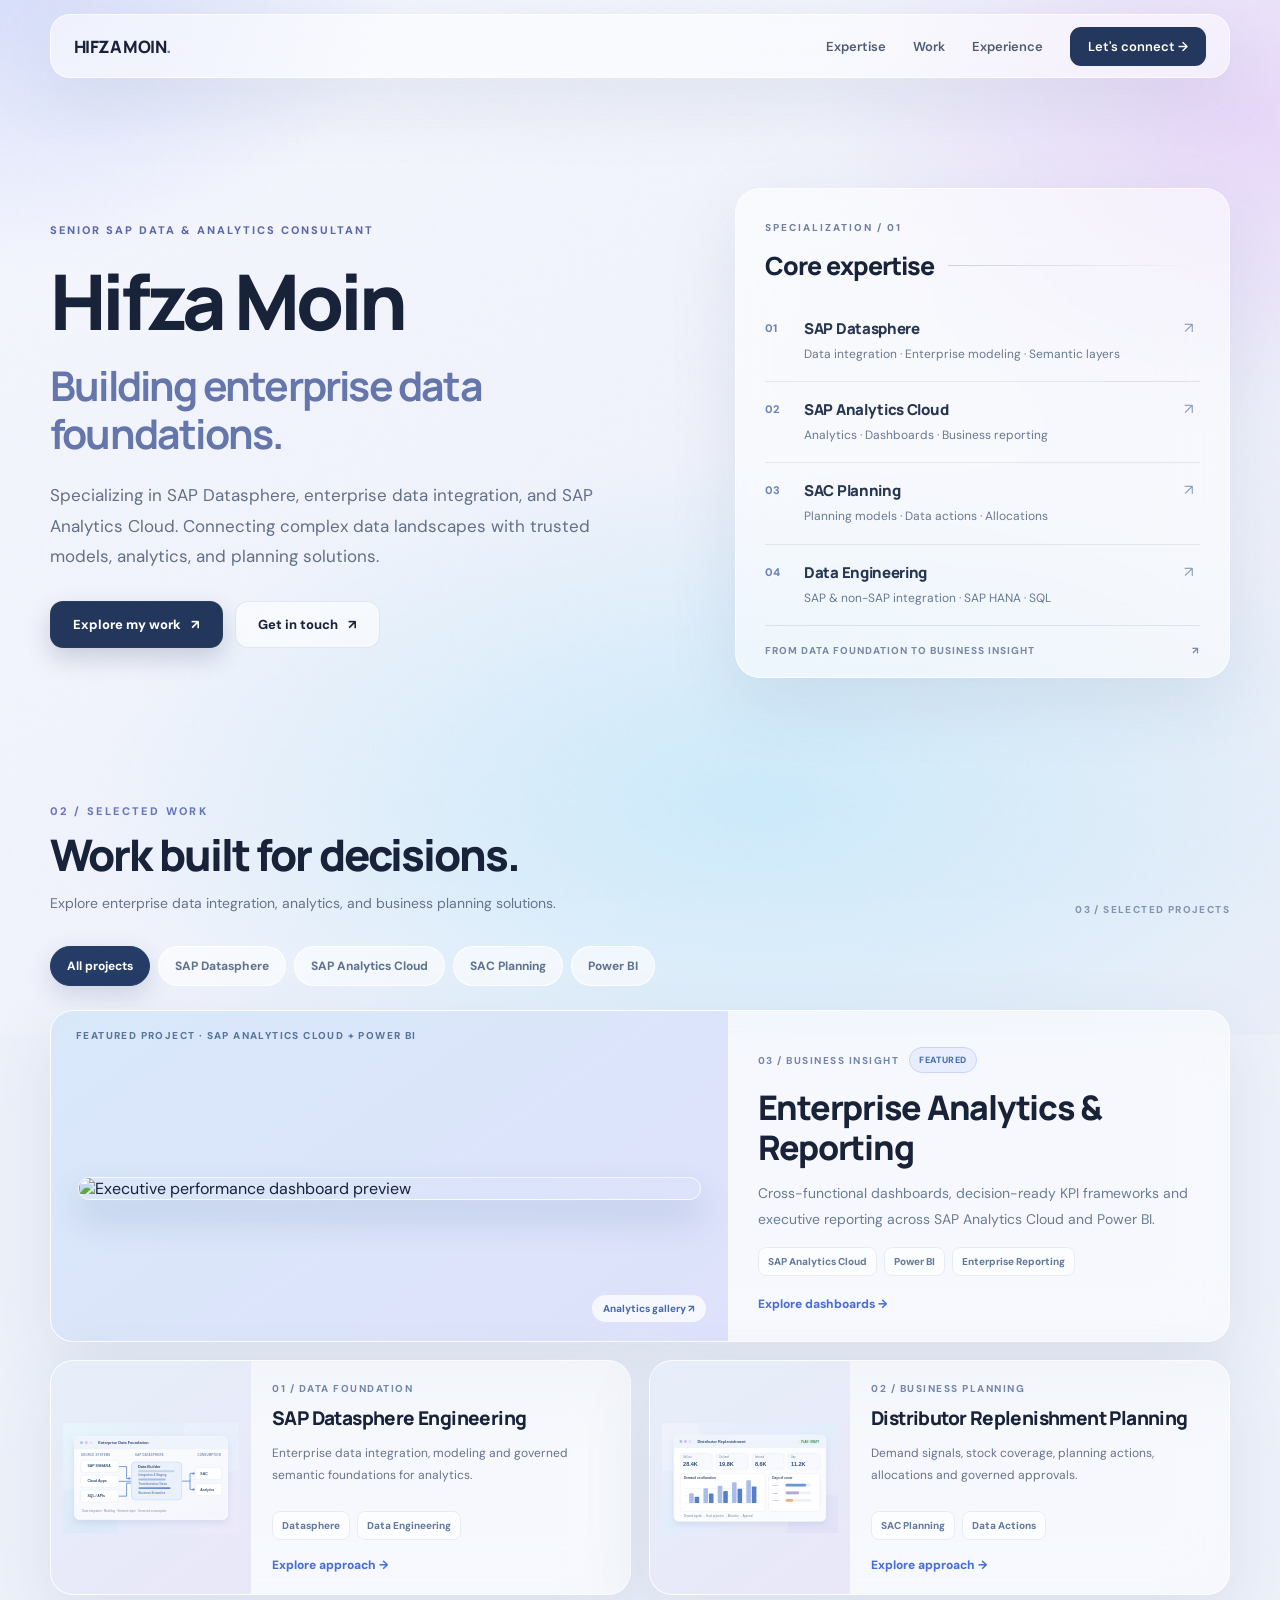
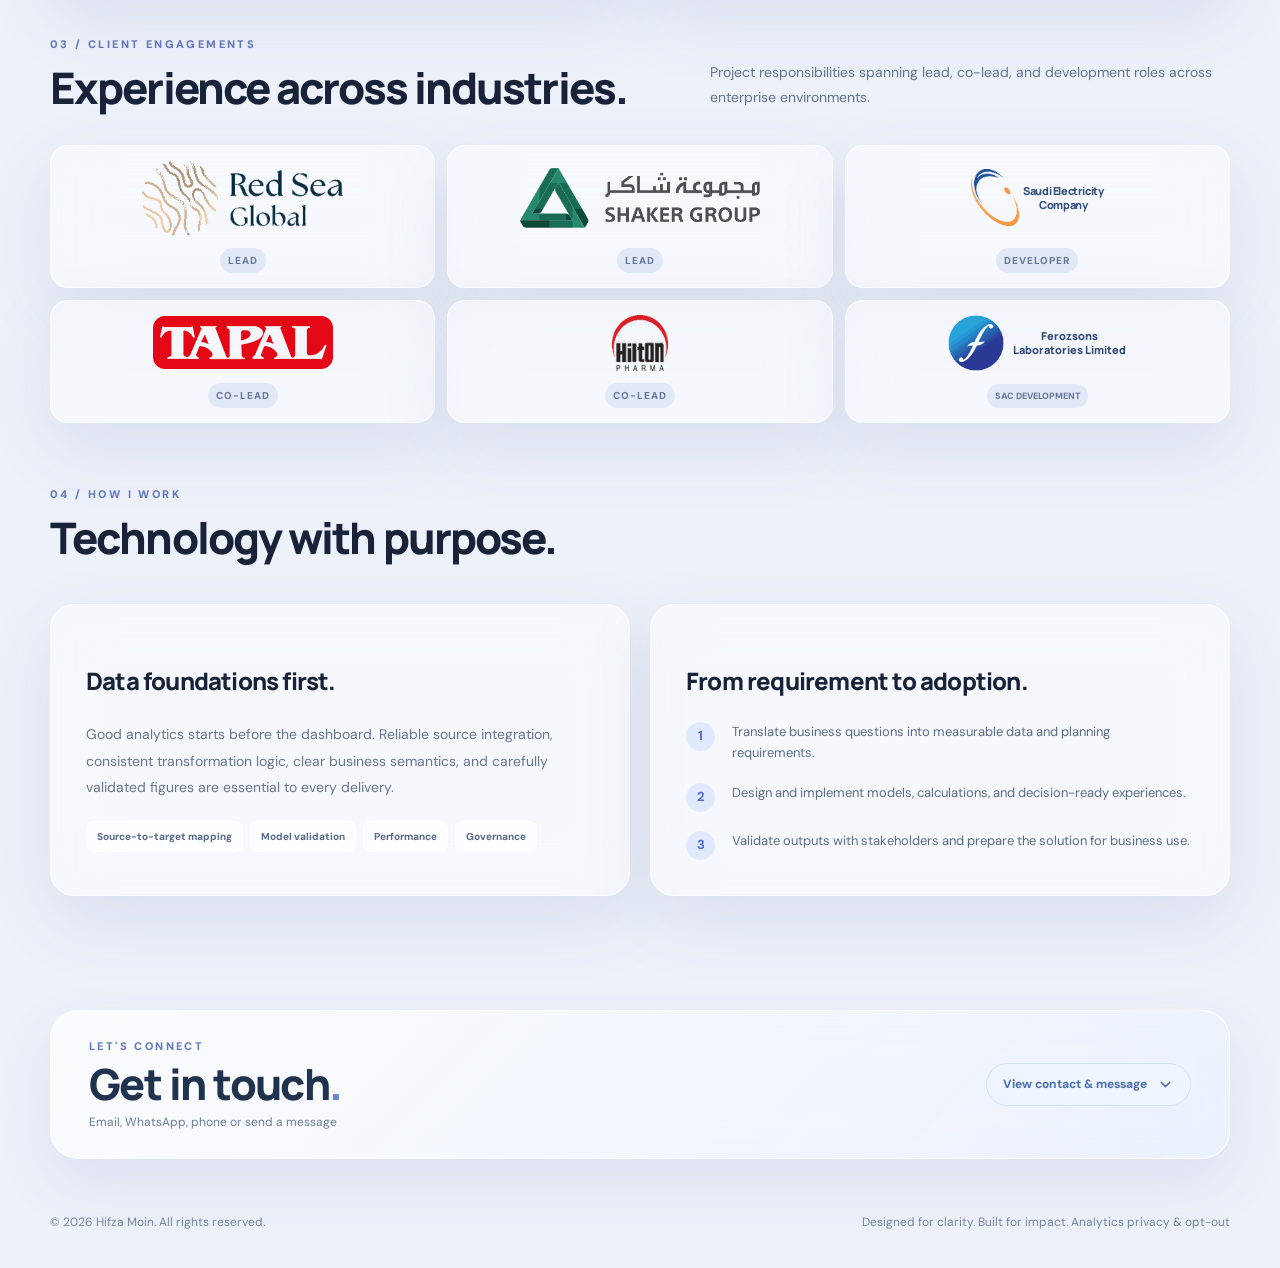
==== commit 1a7f48d6: "Install separate privacy-aware Insights tracker on index.html" ====
--- a/index.html
+++ b/index.html
@@ -31,4 +31,4 @@
 <p class="connect-form-note">Your contact details and message are processed by FormSubmit for email delivery. Please avoid sharing confidential information. <a href="https://formsubmit.co/" target="_blank" rel="noopener noreferrer">Form processing details</a>.</p>
 </form>
 </div>
-</details></main><footer class="footer shell"><span>© <span id="year"></span> Hifza Moin. All rights reserved.</span><span>Designed for clarity. Built for impact.</span></footer><script>document.getElementById('year').textContent=new Date().getFullYear()</script><script>const toggle=document.querySelector('.menu-toggle'),links=document.querySelector('.navlinks');toggle.addEventListener('click',()=>{const open=links.classList.toggle('is-open');toggle.setAttribute('aria-expanded',String(open));toggle.textContent=open?'×':'☰'});links.querySelectorAll('a').forEach(a=>a.addEventListener('click',()=>{links.classList.remove('is-open');toggle.setAttribute('aria-expanded','false');toggle.textContent='☰'}));const projectFilters=[...document.querySelectorAll('[data-filter]')];const projectCards=[...document.querySelectorAll('[data-tags]')];projectFilters.forEach(button=>button.addEventListener('click',()=>{const tag=button.dataset.filter;projectFilters.forEach(b=>{const active=b===button;b.classList.toggle('active',active);b.setAttribute('aria-pressed',String(active));});let count=0;projectCards.forEach(card=>{const visible=tag==='all'||card.dataset.tags.split(' ').includes(tag);card.hidden=!visible;if(visible)count++;});document.getElementById('filterEmpty').hidden=count>0;}));</script><script src="contact-form.js" defer></script><script src="mobile-polish.js" defer></script></body></html>+</details></main><footer class="footer shell"><span>© <span id="year"></span> Hifza Moin. All rights reserved.</span><span>Designed for clarity. Built for impact. <a href="/portfolio-insights/privacy.html">Analytics privacy &amp; opt-out</a></span></footer><script>document.getElementById('year').textContent=new Date().getFullYear()</script><script>const toggle=document.querySelector('.menu-toggle'),links=document.querySelector('.navlinks');toggle.addEventListener('click',()=>{const open=links.classList.toggle('is-open');toggle.setAttribute('aria-expanded',String(open));toggle.textContent=open?'×':'☰'});links.querySelectorAll('a').forEach(a=>a.addEventListener('click',()=>{links.classList.remove('is-open');toggle.setAttribute('aria-expanded','false');toggle.textContent='☰'}));const projectFilters=[...document.querySelectorAll('[data-filter]')];const projectCards=[...document.querySelectorAll('[data-tags]')];projectFilters.forEach(button=>button.addEventListener('click',()=>{const tag=button.dataset.filter;projectFilters.forEach(b=>{const active=b===button;b.classList.toggle('active',active);b.setAttribute('aria-pressed',String(active));});let count=0;projectCards.forEach(card=>{const visible=tag==='all'||card.dataset.tags.split(' ').includes(tag);card.hidden=!visible;if(visible)count++;});document.getElementById('filterEmpty').hidden=count>0;}));</script><script src="contact-form.js" defer></script><script src="mobile-polish.js" defer></script><script defer src="/portfolio-insights/config.js"></script><script defer src="/portfolio-insights/init.js"></script></body></html>
